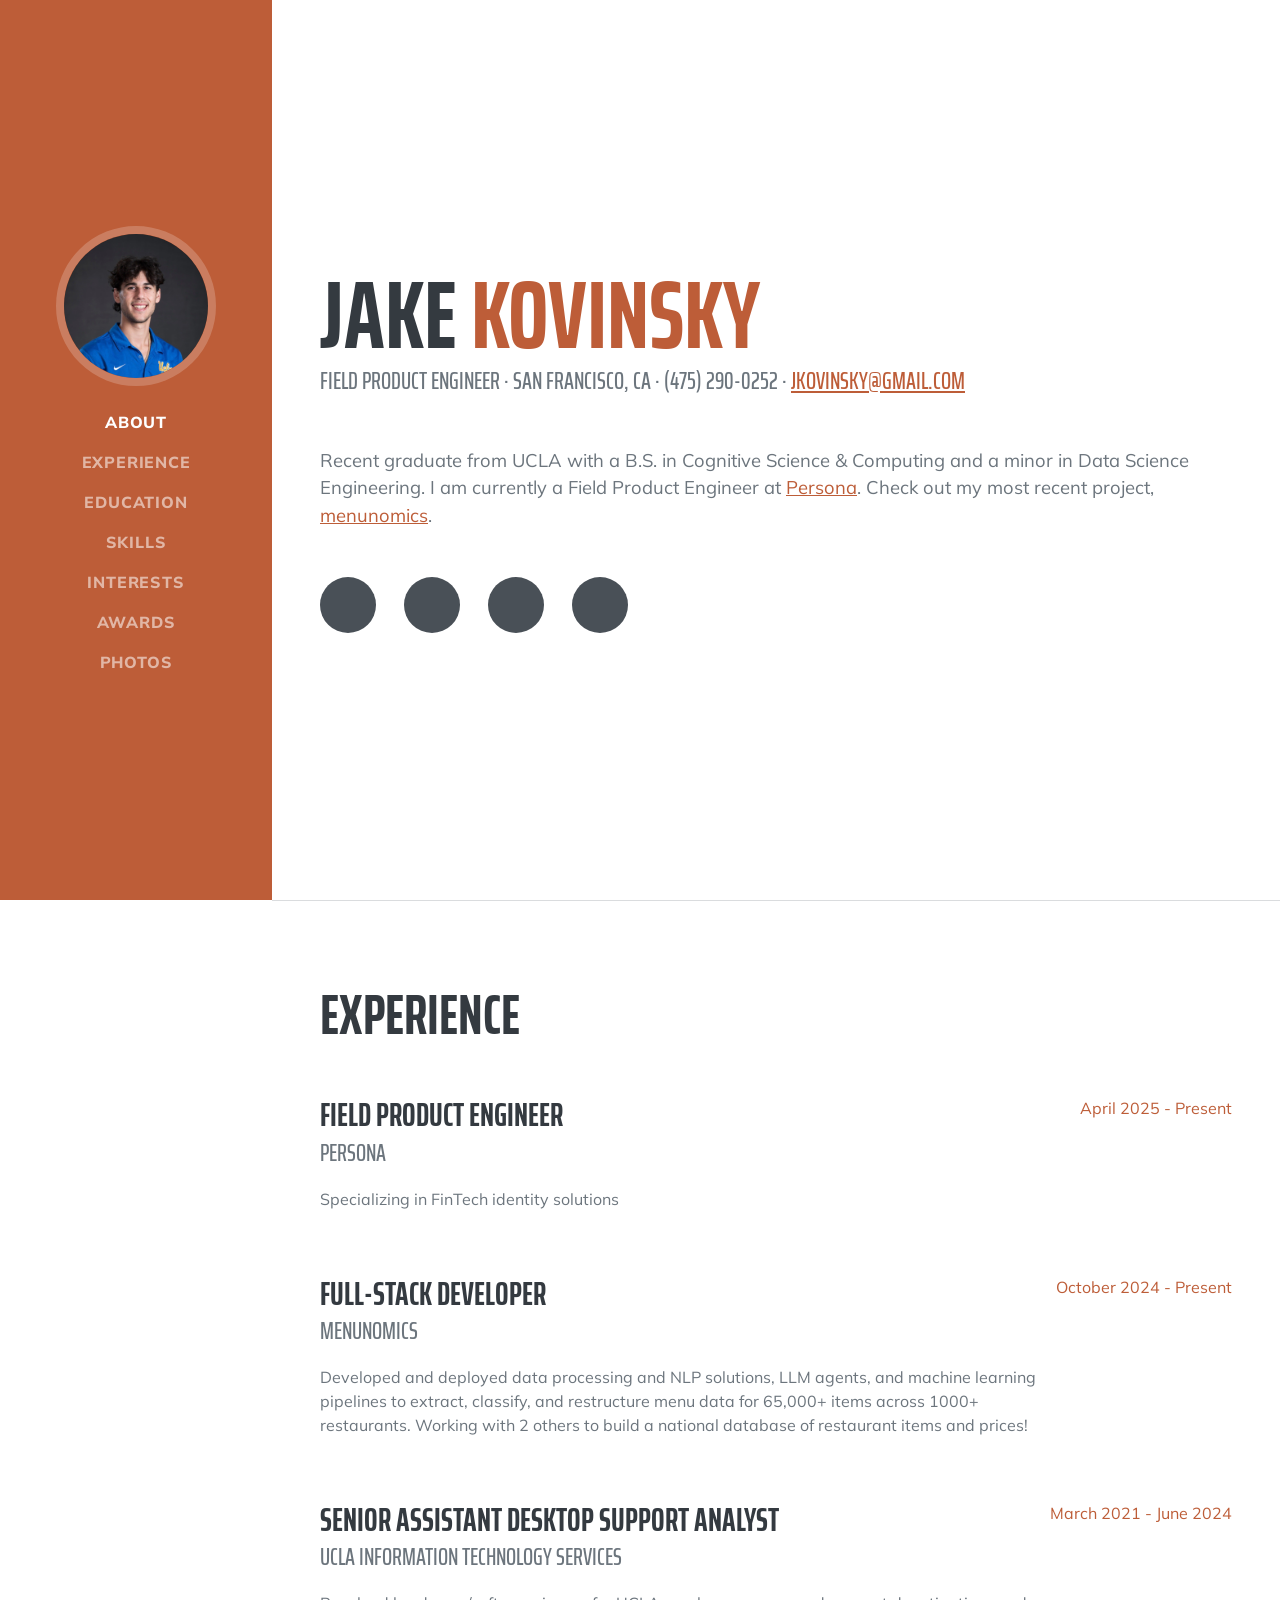
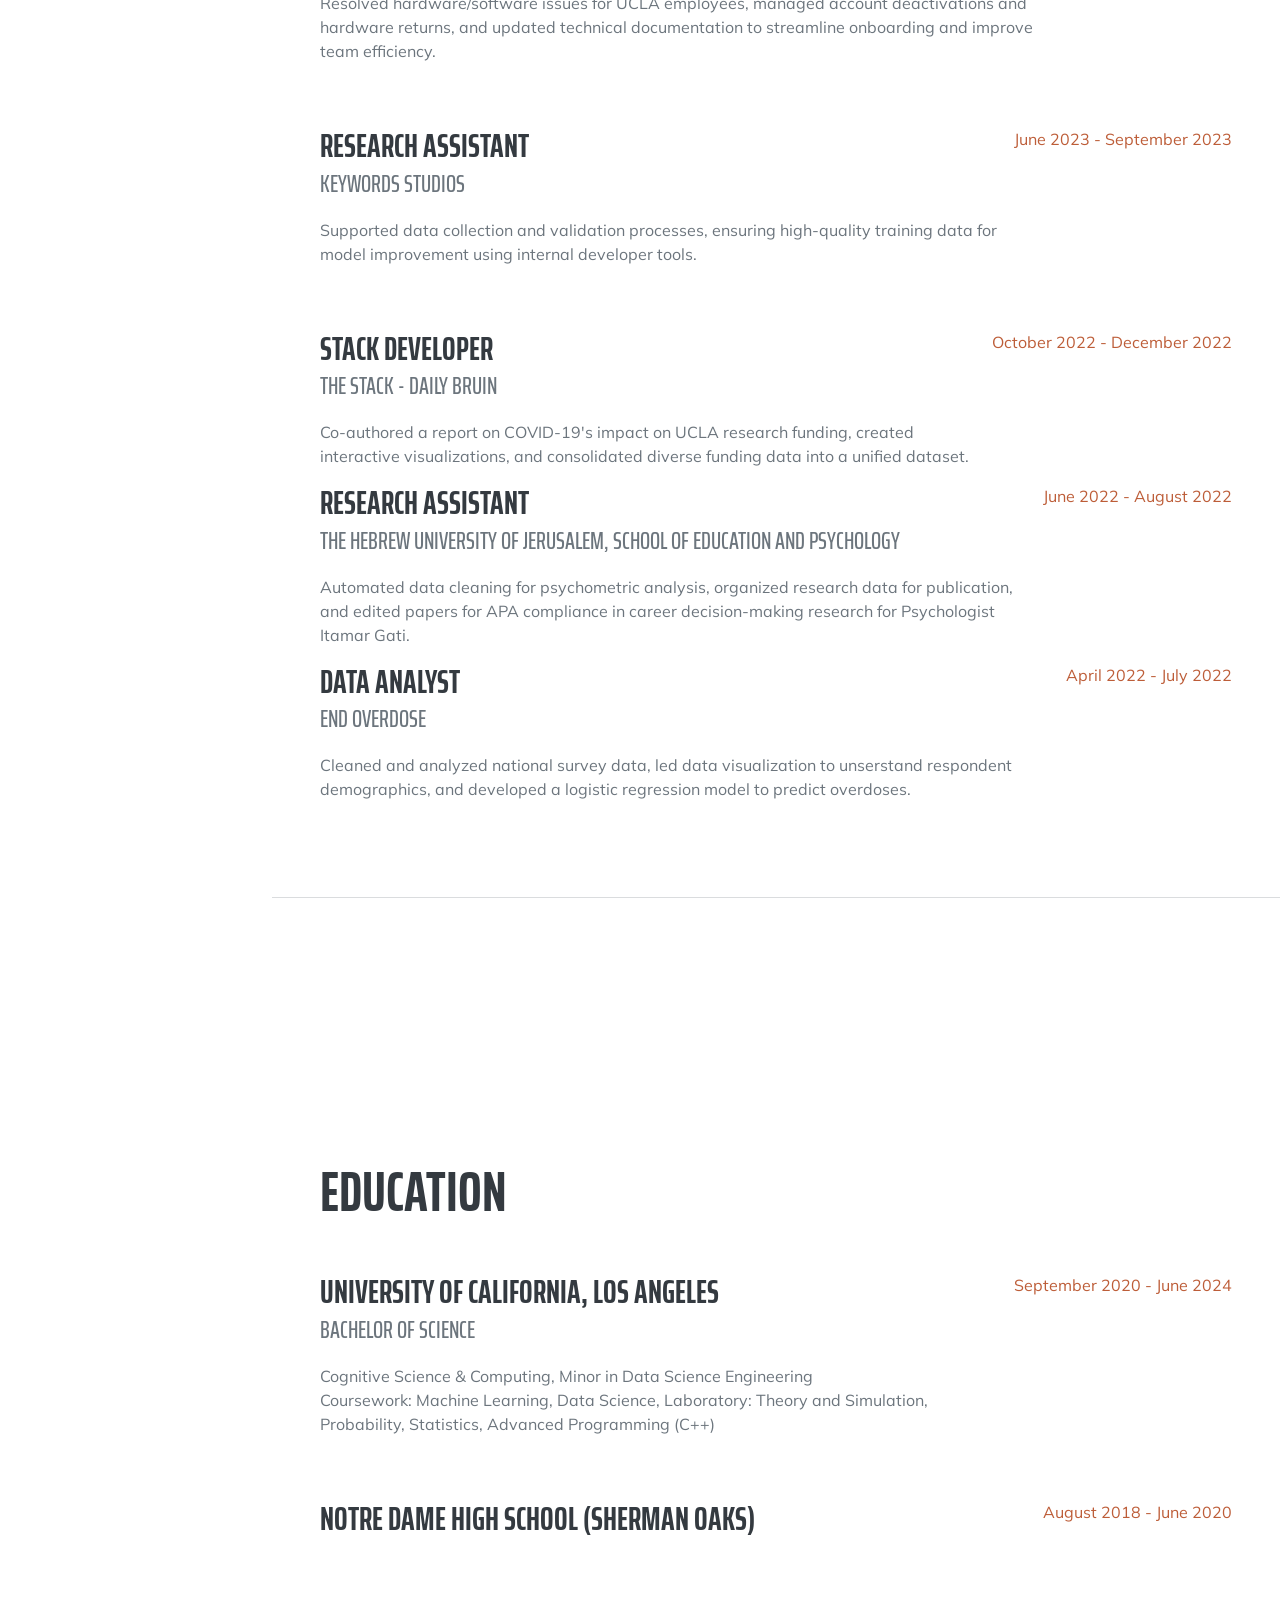
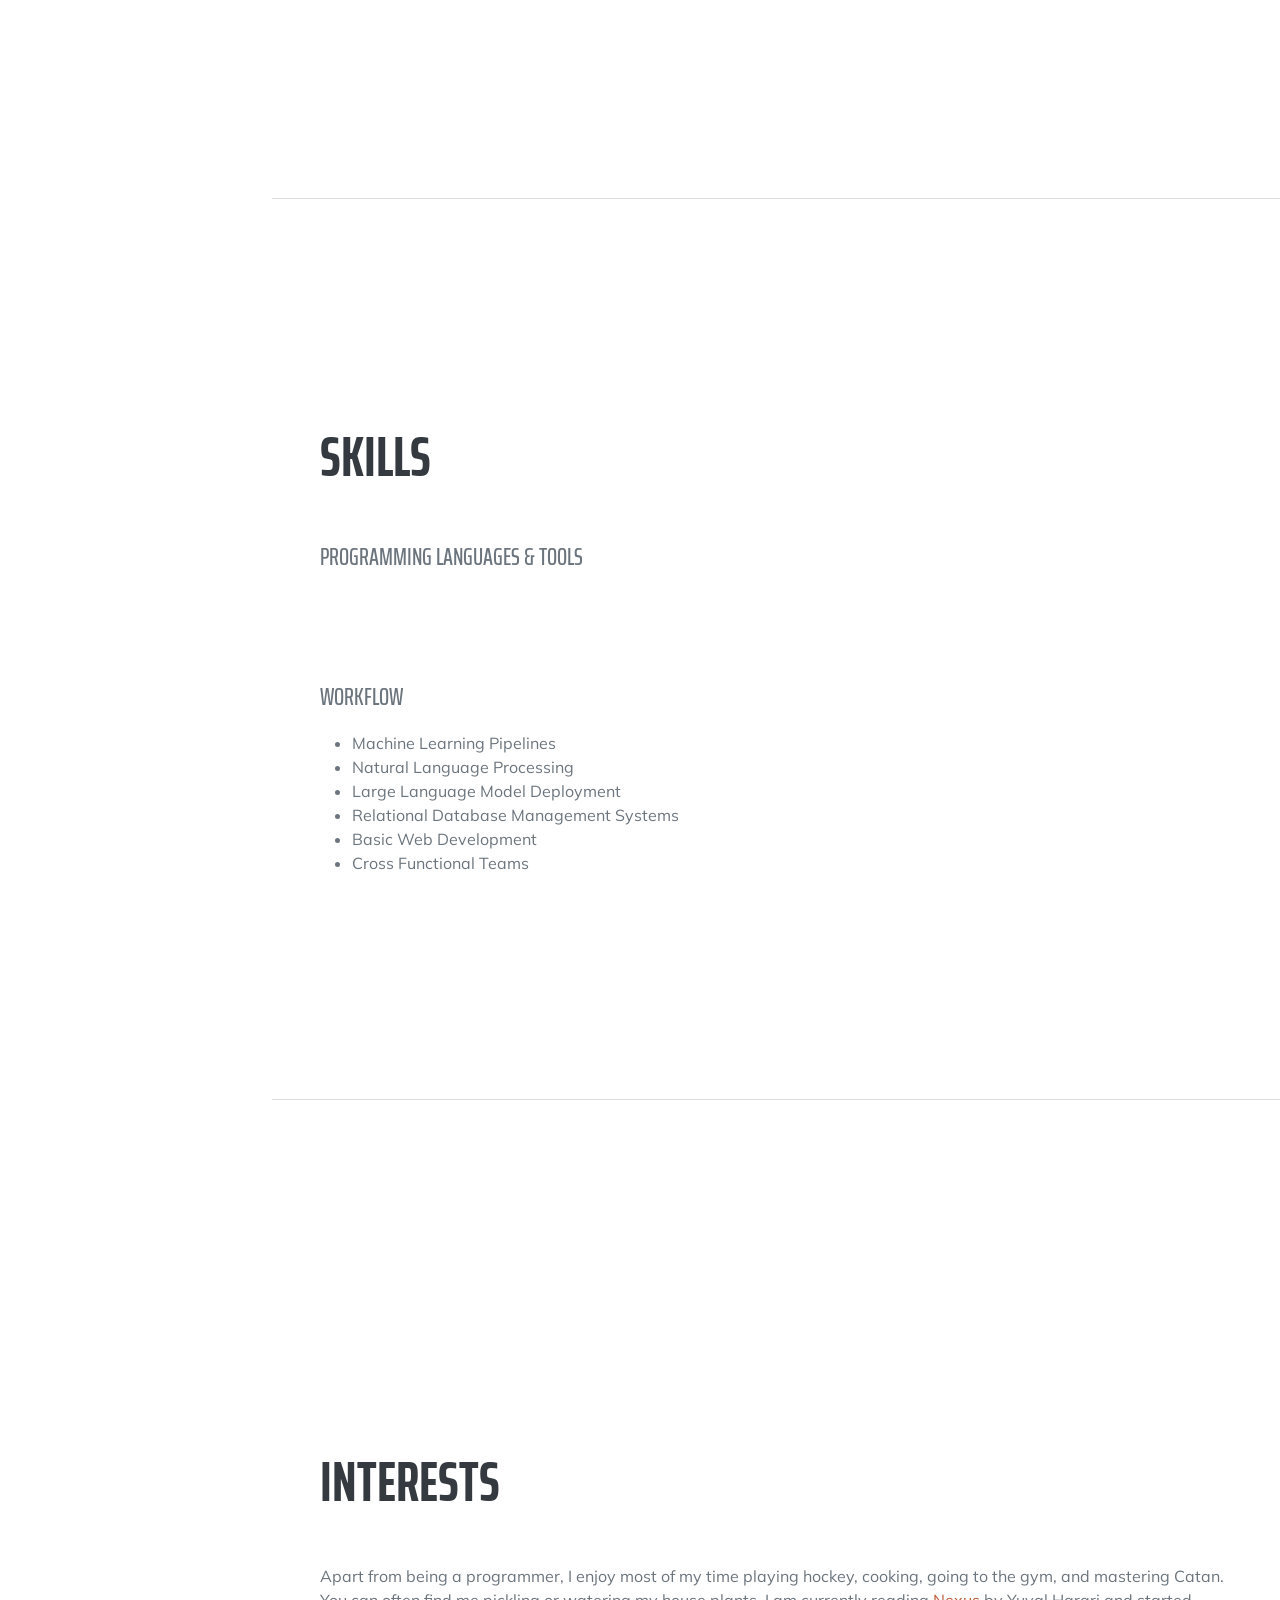
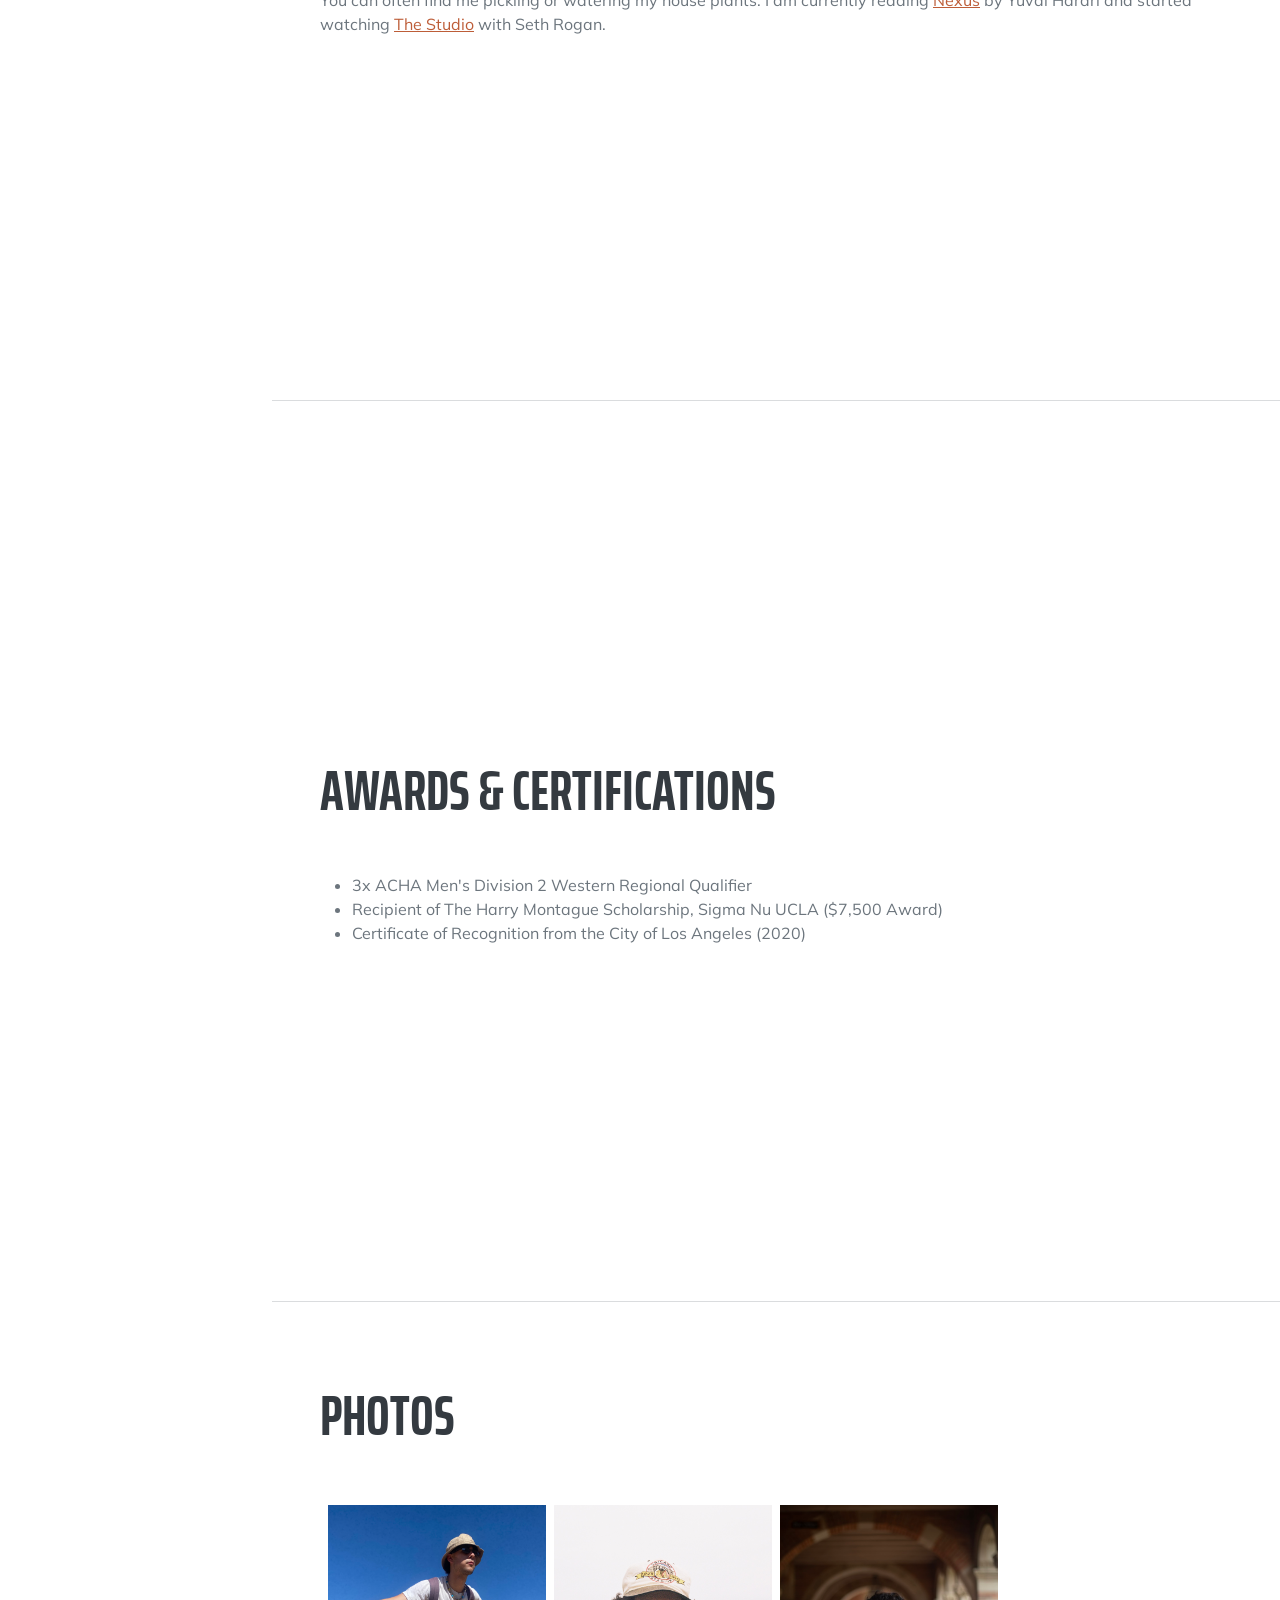
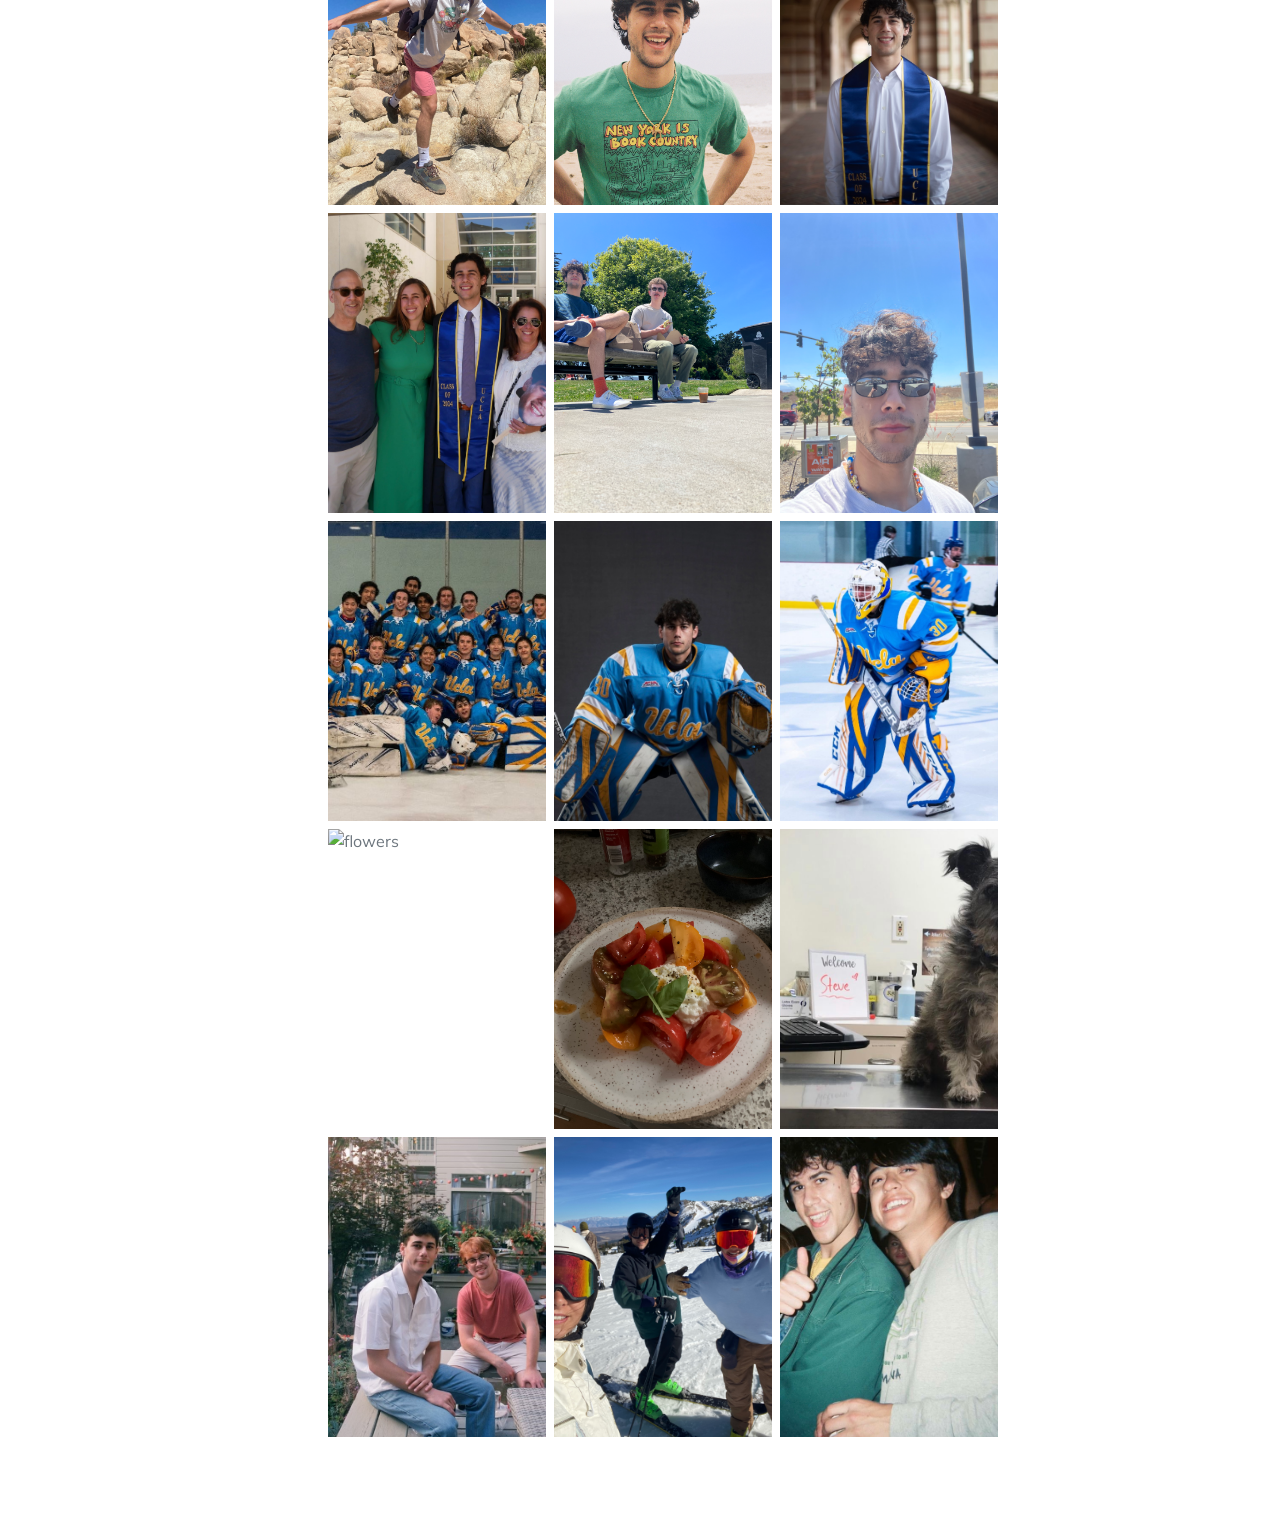
==== index.html @ 35a2d05c "update to resume" ====
<!DOCTYPE html>
<html lang="en">
    <head>
        <meta charset="utf-8" />
        <meta name="viewport" content="width=device-width, initial-scale=1, shrink-to-fit=no" />
        <meta name="description" content="" />
        <meta name="author" content="" />
        <title>Jake Kovinsky</title>
        <link rel="icon" type="image/x-icon" href="assets/img/favicon.ico" />
        <!-- Font Awesome icons (free version)-->
        <script src="https://use.fontawesome.com/releases/v6.3.0/js/all.js" crossorigin="anonymous"></script>
        <!-- Google fonts-->
        <link href="https://fonts.googleapis.com/css?family=Saira+Extra+Condensed:500,700" rel="stylesheet" type="text/css" />
        <link href="https://fonts.googleapis.com/css?family=Muli:400,400i,800,800i" rel="stylesheet" type="text/css" />
        <!-- Core theme CSS (includes Bootstrap)-->
        <link href="css/styles.css" rel="stylesheet" />
    </head>
    <body id="page-top">
        <!-- Navigation-->
        <nav class="navbar navbar-expand-lg navbar-dark bg-primary fixed-top" id="sideNav">
            <a class="navbar-brand js-scroll-trigger" href="#page-top">
                <span class="d-block d-lg-none">Jake Kovinsky</span>
                <span class="d-none d-lg-block"><img class="img-fluid img-profile rounded-circle mx-auto mb-2" src="assets/img/profile.jpg" alt="..." /></span>
            </a>
            <button class="navbar-toggler" type="button" data-bs-toggle="collapse" data-bs-target="#navbarResponsive" aria-controls="navbarResponsive" aria-expanded="false" aria-label="Toggle navigation"><span class="navbar-toggler-icon"></span></button>
            <div class="collapse navbar-collapse" id="navbarResponsive">
                <ul class="navbar-nav">
                    <li class="nav-item"><a class="nav-link js-scroll-trigger" href="#about">About</a></li>
                    <li class="nav-item"><a class="nav-link js-scroll-trigger" href="#experience">Experience</a></li>
                    <li class="nav-item"><a class="nav-link js-scroll-trigger" href="#education">Education</a></li>
                    <li class="nav-item"><a class="nav-link js-scroll-trigger" href="#skills">Skills</a></li>
                    <li class="nav-item"><a class="nav-link js-scroll-trigger" href="#interests">Interests</a></li>
                    <li class="nav-item"><a class="nav-link js-scroll-trigger" href="#awards">Awards</a></li>
                    <li class="nav-item"><a class="nav-link js-scroll-trigger" href="#photos">Photos</a></li>
                </ul>
            </div>
        </nav>
        <!-- Page Content-->
        <div class="container-fluid p-0">
            <!-- About-->
            <section class="resume-section" id="about">
                <div class="resume-section-content">
                    <h1 class="mb-0">
                        Jake
                        <span class="text-primary">Kovinsky</span>
                    </h1>
                    <div class="subheading mb-5">
                         Field Product Engineer · San Francisco, CA · (475) 290-0252 ·
                        <a href="mailto:jkovinsky@gmail.com">jkovinsky@gmail.com</a>
                    </div>
                    <p class="lead mb-5">Recent graduate from UCLA with a B.S. in Cognitive Science & Computing and a minor in Data Science Engineering. I am currently a Field Product Engineer at <a href="https://withpersona.com/?utm_term=persona&utm_campaign=RP_Search_Brand_US_CA_UK&utm_source=google&utm_medium=ppc&utm_content=710836266667&hsa_acc=5817921572&hsa_cam=21625765091&hsa_grp=166502542276&hsa_ad=710836266667&hsa_src=g&hsa_tgt=kwd-12277670&hsa_kw=persona&hsa_mt=b&hsa_net=adwords&hsa_ver=3&gad_source=1&gclid=Cj0KCQjwna6_BhCbARIsALId2Z3NSqgbnpoS4i2M69KAebfmXGpA2MW7Gfs8u4EuMkNuFA9f-nsn3xgaAq79EALw_wcB">Persona</a>.
                     Check out my most recent project, <a href="https://www.trymenunomics.com/">menunomics</a>.
                    </p>
                    <div class="social-icons">
                        <a class="social-icon" href="https://www.linkedin.com/in/jake-kovinsky/"><i class="fab fa-linkedin-in"></i></a>
                        <a class="social-icon" href="https://github.com/jkovinsky"><i class="fab fa-github"></i></a>
                        <a class="social-icon" href="https://open.spotify.com/user/jkovinsky-us?si=8d09283bf09843b4"><i class="fab fa-spotify"></i></a>
                        <a class="social-icon" href="files/Jake-Kovinsky_Resume.pdf" download><i class="fa fa-file"></i></a>
                        <!--<a class="social-icon" href="#!"><i class="fab fa-twitter"></i></a> 
                        <a class="social-icon" href="#!"><i class="fab fa-facebook-f"></i></a> -->
                    </div>
                </div>
            </section>
            <hr class="m-0" />
            <!-- Experience-->
            <section class="resume-section" id="experience">
                <div class="resume-section-content">
                    <h2 class="mb-5">Experience</h2>
                    <div class="d-flex flex-column flex-md-row justify-content-between mb-5">
                        <div class="flex-grow-1">
                            <h3 class="mb-0">Field Product Engineer</h3>
                            <div class="subheading mb-3">Persona</div>
                            <p>Specializing in FinTech identity solutions</p>
                        </div>
                        <div class="flex-shrink-0"><span class="text-primary">April 2025 - Present</span></div>
                    </div>
                    <div class="d-flex flex-column flex-md-row justify-content-between mb-5">
                        <div class="flex-grow-1">
                            <h3 class="mb-0">Full-Stack Developer</h3>
                            <div class="subheading mb-3">menunomics</div>
                            <p>Developed and deployed data processing and NLP solutions, LLM agents, and machine learning pipelines to extract, classify, and restructure menu data for 65,000+ items across 1000+ restaurants.
                                Working with 2 others to build a national database of restaurant items and prices!
                            </p>
                        </div>
                        <div class="flex-shrink-0"><span class="text-primary">October 2024 - Present</span></div>
                    </div>
                    <div class="d-flex flex-column flex-md-row justify-content-between mb-5">
                        <div class="flex-grow-1">
                            <h3 class="mb-0">Senior Assistant Desktop Support Analyst</h3>
                            <div class="subheading mb-3">UCLA Information Technology Services</div>
                            <p>Resolved hardware/software issues for UCLA employees, managed account deactivations and hardware returns, and updated technical documentation to streamline onboarding and improve team efficiency.</p>
                        </div>
                        <div class="flex-shrink-0"><span class="text-primary">March 2021 - June 2024</span></div>
                    </div>
                    <div class="d-flex flex-column flex-md-row justify-content-between mb-5">
                        <div class="flex-grow-1">
                            <h3 class="mb-0">Research Assistant</h3>
                            <div class="subheading mb-3">Keywords Studios</div>
                            <p>Supported data collection and validation processes, ensuring high-quality training data for model improvement using internal developer tools.</p>
                        </div>
                        <div class="flex-shrink-0"><span class="text-primary">June 2023 - September 2023</span></div>
                    </div>
                    <div class="d-flex flex-column flex-md-row justify-content-between">
                        <div class="flex-grow-1">
                            <h3 class="mb-0">Stack Developer</h3>
                            <div class="subheading mb-3">The Stack - Daily Bruin</div>
                            <p>Co-authored a report on COVID-19's impact on UCLA research funding, created interactive visualizations, and consolidated diverse funding data into a unified dataset.</p>
                        </div>
                        <div class="flex-shrink-0"><span class="text-primary">October 2022 - December 2022</span></div>
                    </div>
                    <div class="d-flex flex-column flex-md-row justify-content-between">
                        <div class="flex-grow-1">
                            <h3 class="mb-0">Research Assistant</h3>
                            <div class="subheading mb-3">The Hebrew University of Jerusalem, School of Education and Psychology</div>
                            <p>Automated data cleaning for psychometric analysis, organized research data for publication, and edited papers for APA compliance in career decision-making research for Psychologist Itamar Gati.</p>
                        </div>
                        <div class="flex-shrink-0"><span class="text-primary">June 2022 - August 2022</span></div>
                    </div>
                    <div class="d-flex flex-column flex-md-row justify-content-between">
                        <div class="flex-grow-1">
                            <h3 class="mb-0">Data Analyst</h3>
                            <div class="subheading mb-3">End Overdose</div>
                            <p>Cleaned and analyzed national survey data, led data visualization to unserstand respondent demographics, and developed a logistic regression model to predict overdoses.</p>
                        </div>
                        <div class="flex-shrink-0"><span class="text-primary">April 2022 - July 2022</span></div>
                    </div>
                </div>
            </section>
            <hr class="m-0" />
            <!-- Education-->
            <section class="resume-section" id="education">
                <div class="resume-section-content">
                    <h2 class="mb-5">Education</h2>
                    <div class="d-flex flex-column flex-md-row justify-content-between mb-5">
                        <div class="flex-grow-1">
                            <h3 class="mb-0">University of California, Los Angeles</h3>
                            <div class="subheading mb-3">Bachelor of Science</div>
                            <div>Cognitive Science & Computing, Minor in Data Science Engineering</div>
                            <p>Coursework: Machine Learning, Data Science, Laboratory: Theory and Simulation, Probability, Statistics, Advanced Programming (C++)</p>
                        </div>
                        <div class="flex-shrink-0"><span class="text-primary">September 2020 - June 2024</span></div>
                    </div>
                    <div class="d-flex flex-column flex-md-row justify-content-between">
                        <div class="flex-grow-1">
                            <h3 class="mb-0">Notre Dame High School (Sherman Oaks)</h3>
                        </div>
                        <div class="flex-shrink-0"><span class="text-primary">August 2018 - June 2020</span></div>
                    </div>
                </div>
            </section>
            <hr class="m-0" />
            <!-- Skills-->
            <section class="resume-section" id="skills">
                <div class="resume-section-content">
                    <h2 class="mb-5">Skills</h2>
                    <div class="subheading mb-3">Programming Languages & Tools</div>
                    <ul class="list-inline dev-icons">
                        <li class="list-inline-item"><i class="fab fa-python"></i></li>
                        <li class="list-inline-item"><i class="fab fa-git"></i></li>
                        <li class="list-inline-item"><i class="fab fa-react"></i></i></li>
                        <li class="list-inline-item"><i class="fab fa-html5"></i></li>
                        <li class="list-inline-item"><i class="fab fa-js"></i></li>
                        <li class="list-inline-item"><i class="fab fa-php"></i></li>
                        <li class="list-inline-item"><i class="fa-solid fa-database"></i></i></li>
                    </ul>
                    <div class="subheading mb-3">Workflow</div>
                    <ul class="fa-ul mb-0">
                        <li>
                            <span class="fa-li"><i class="fas fa-check"></i></span>
                            Machine Learning Pipelines
                        </li>
                        <li>
                            <span class="fa-li"><i class="fas fa-check"></i></span>
                            Natural Language Processing
                        </li>
                        <li>
                            <span class="fa-li"><i class="fas fa-check"></i></span>
                            Large Language Model Deployment
                        </li>
                        <li>
                            <span class="fa-li"><i class="fas fa-check"></i></span>
                            Relational Database Management Systems
                        </li>
                        <li>
                            <span class="fa-li"><i class="fas fa-check"></i></span>
                            Basic Web Development
                        </li>
                        <li>
                            <span class="fa-li"><i class="fas fa-check"></i></span>
                            Cross Functional Teams
                        </li>
                    </ul>
                </div>
            </section>
            <hr class="m-0" />
            <!-- Interests-->
            <section class="resume-section" id="interests">
                <div class="resume-section-content">
                    <h2 class="mb-5">Interests</h2>
                    <p>Apart from being a programmer, I enjoy most of my time playing hockey, cooking, going to the gym, and mastering Catan.
                    You can often find me pickling or watering my house plants. I am currently reading <a href="https://www.amazon.com/Nexus-Brief-History-Information-Networks/dp/059373422X">Nexus</a> by Yuval Harari and 
                    started watching <a href="https://en.wikipedia.org/wiki/The_Studio_(TV_series)">The Studio</a> with Seth Rogan.</p>
                </div>
            </section>
            <hr class="m-0" />
            <!-- Awards-->
            <section class="resume-section" id="awards">
                <div class="resume-section-content">
                    <h2 class="mb-5">Awards & Certifications</h2>
                    <ul class="fa-ul mb-0">
                        <li>
                            <span class="fa-li"><i class="fas fa-trophy text-warning"></i></span>
                            3x ACHA Men's Division 2 Western Regional Qualifier
                        </li>
                        <li>
                            <span class="fa-li"><i class="fas fa-trophy text-warning"></i></span>
                            Recipient of The Harry Montague Scholarship, Sigma Nu UCLA ($7,500 Award)
                        </li>
                        <li>
                            <span class="fa-li"><i class="fas fa-trophy text-warning"></i></span>
                            Certificate of Recognition from the City of Los Angeles (2020)
                        </li>
                    </ul>
                </div>
            </section>

            <hr class="m-0" />
            <!-- Photos-->
            <section class="resume-section" id="photos">
                <div class="resume-section-content">
                    <h2 class="mb-5">Photos</h2>
                    <div class="row-tile">
                        <div class="column-tile">
                          <img src="assets/img/adventure.jpg" alt="climbing" class="img-tile">
                        </div>
                        <div class="column-tile">
                          <img src="assets/img/beach_time.jpg" alt="beach" class="img-tile">
                        </div>
                        <div class="column-tile">
                          <img src="assets/img/grad1.jpg" alt="graduation" class="img-tile">
                        </div>
                    </div>
                    <div class="row-tile">
                        <div class="column-tile">
                          <img src="assets/img/family.jpeg" alt="family" class="img-tile"> 
                        </div>
                        <div class="column-tile">
                          <img src="assets/img/dexter.jpg" alt="dexter" class="img-tile">
                        </div>
                        <div class="column-tile">
                          <img src="assets/img/coolguy.jpg" alt="face" class="img-tile">
                        </div>
                    </div>
                    <div class="row-tile">
                        <div class="column-tile">
                          <img src="assets/img/team.jpg" alt="team" class="img-tile">
                        </div>
                        <div class="column-tile">
                          <img src="assets/img/goalie.jpg" alt="goalie1" class="img-tile">
                        </div>
                        <div class="column-tile">
                          <img src="assets/img/goalie2.jpg" alt="goalie2" class="img-tile">
                        </div>
                    </div>
                    <div class="row-tile">
                        <div class="column-tile">
                          <img src="assets/img/flowers.jpg" alt="flowers" class="img-tile">
                        </div>
                        <div class="column-tile">
                            <img src="assets/img/tomato.jpg" alt="tomato" class="img-tile">
                        </div>
                        <div class="column-tile">
                            <img src="assets/img/steve.jpg" alt="steve" class="img-tile">
                        </div>
                    </div>
                    <div class="row-tile">
                        <div class="column-tile">
                          <img src="assets/img/frank.jpg" alt="frank" class="img-tile">
                        </div>
                        <div class="column-tile">
                            <img src="assets/img/ski.jpg" alt="tomato" class="img-tile">
                        </div>
                        <div class="column-tile">
                            <img src="assets/img/josh.jpeg" alt="tomato" class="img-tile">
                        </div>
                    </div>
                </div>
            </section>
        </div>
        <!-- Bootstrap core JS-->
        <script src="https://cdn.jsdelivr.net/npm/bootstrap@5.2.3/dist/js/bootstrap.bundle.min.js"></script>
        <!-- Core theme JS-->
        <script src="js/scripts.js"></script>
    </body>
</html>
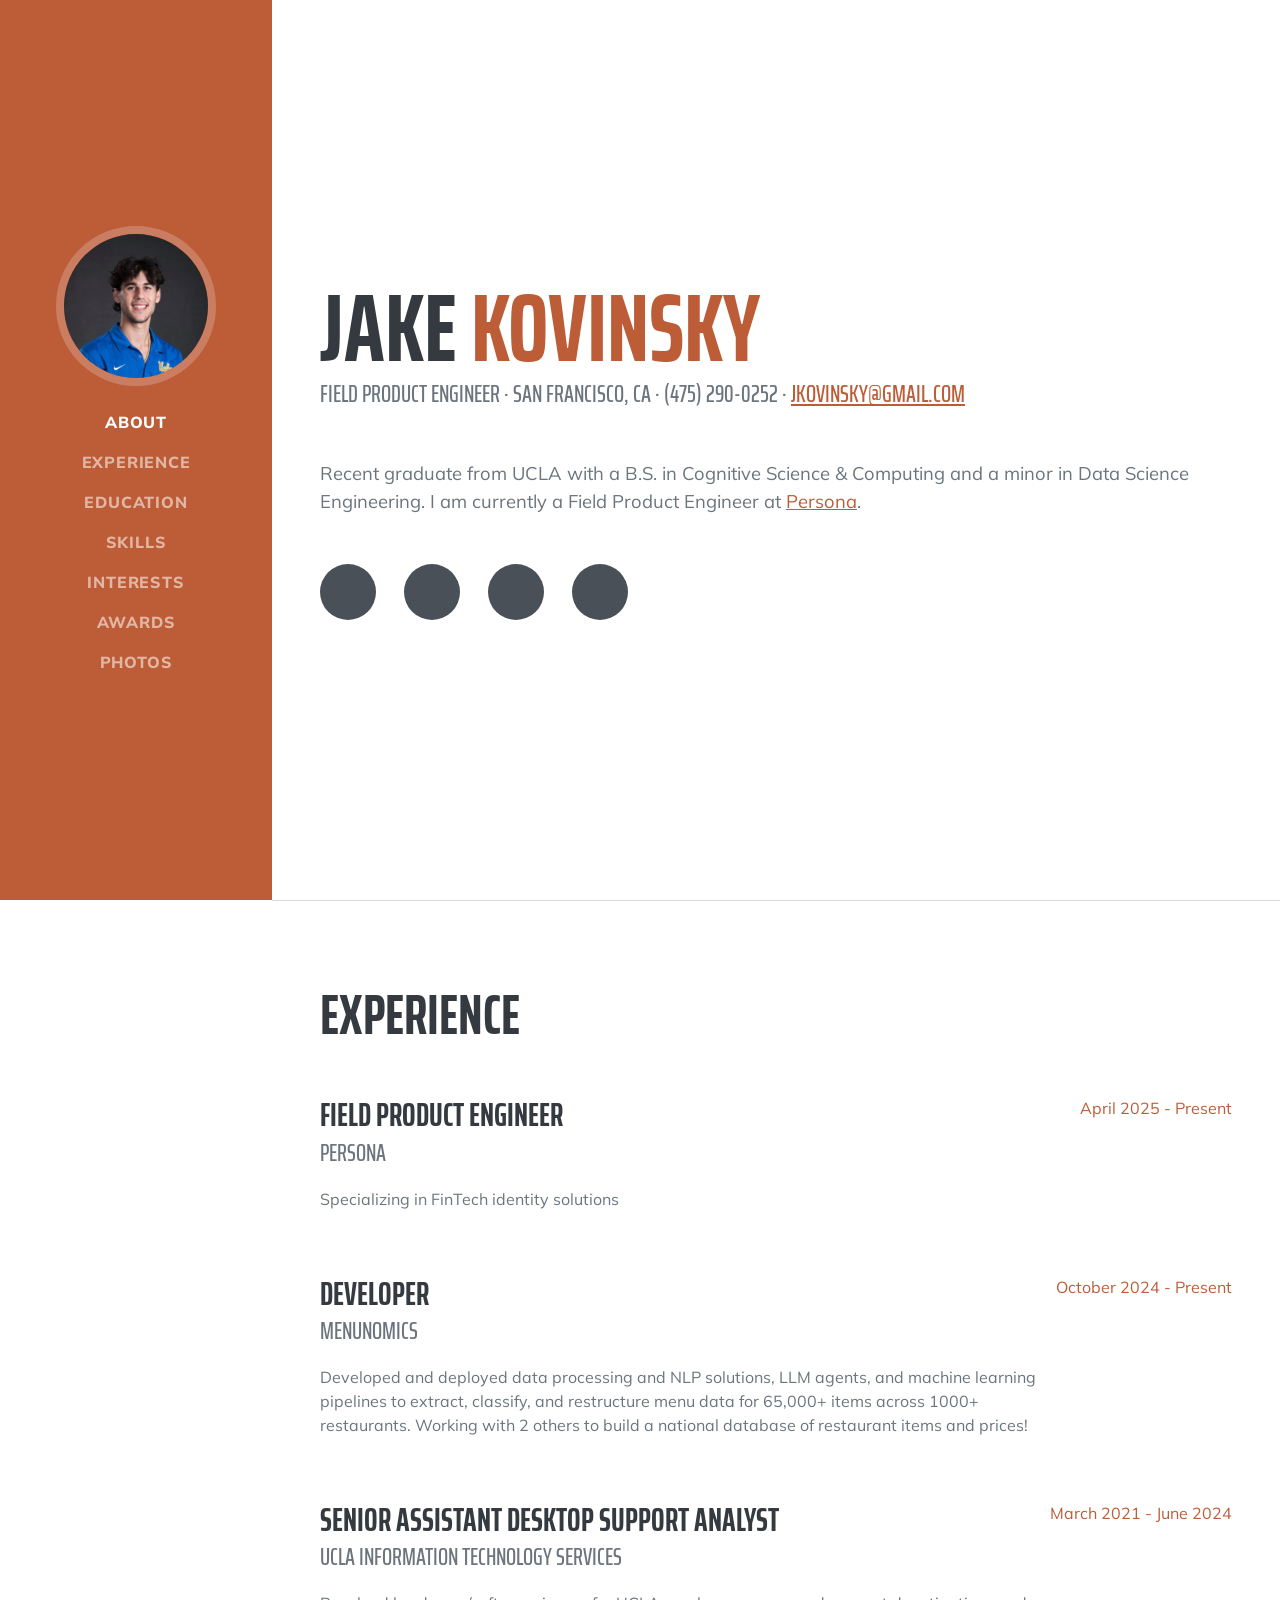
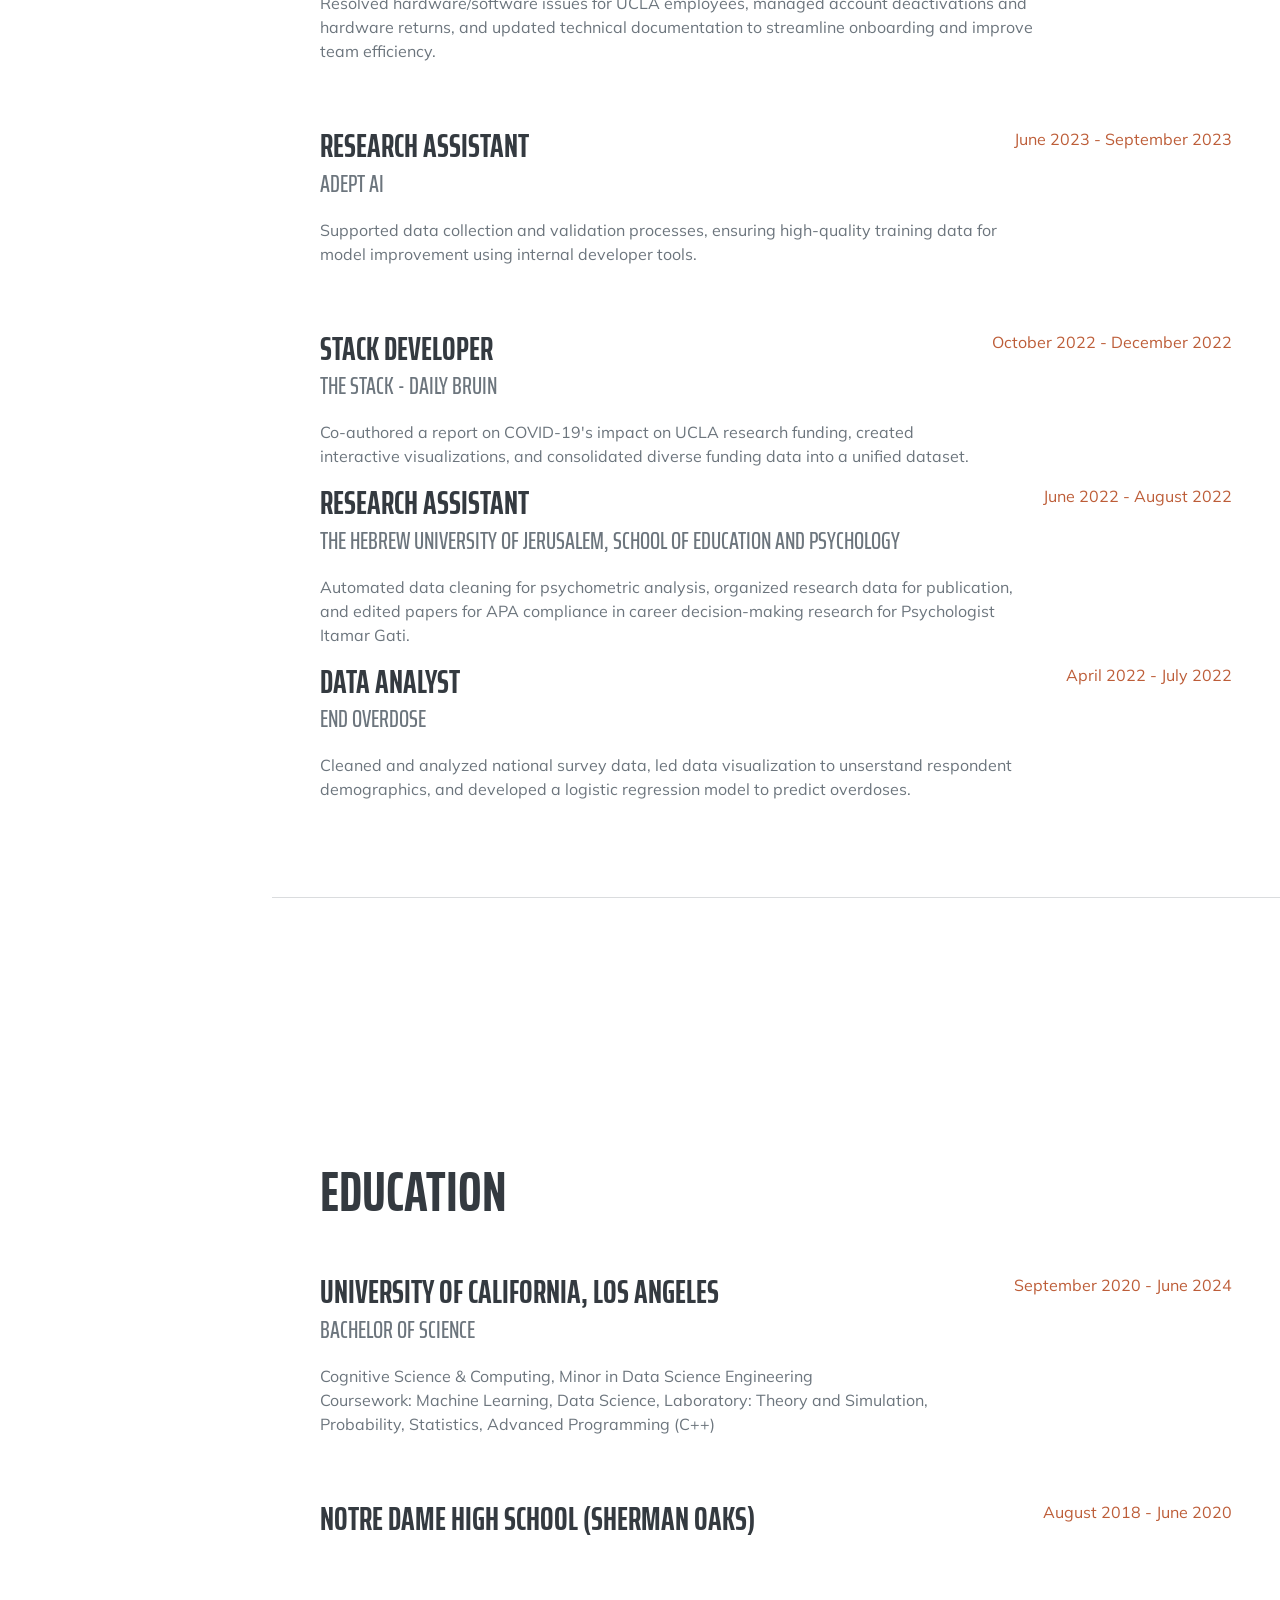
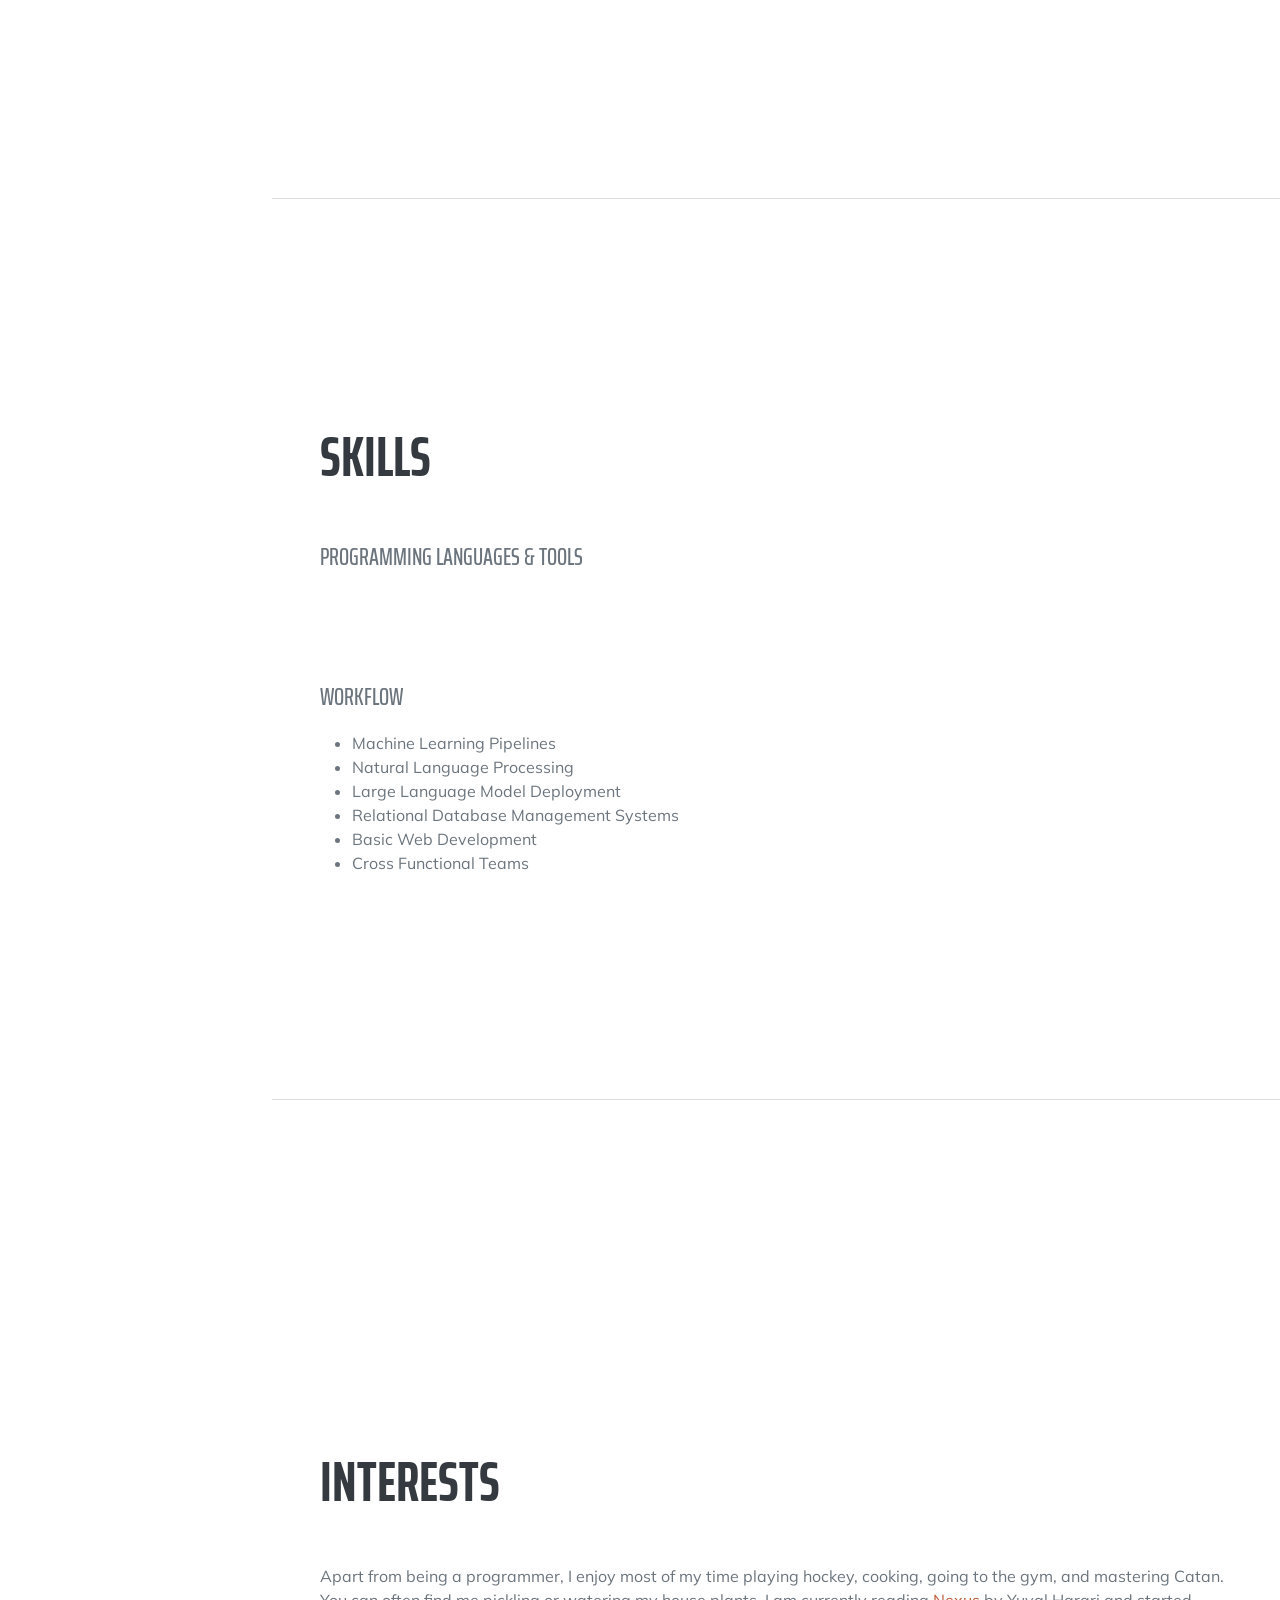
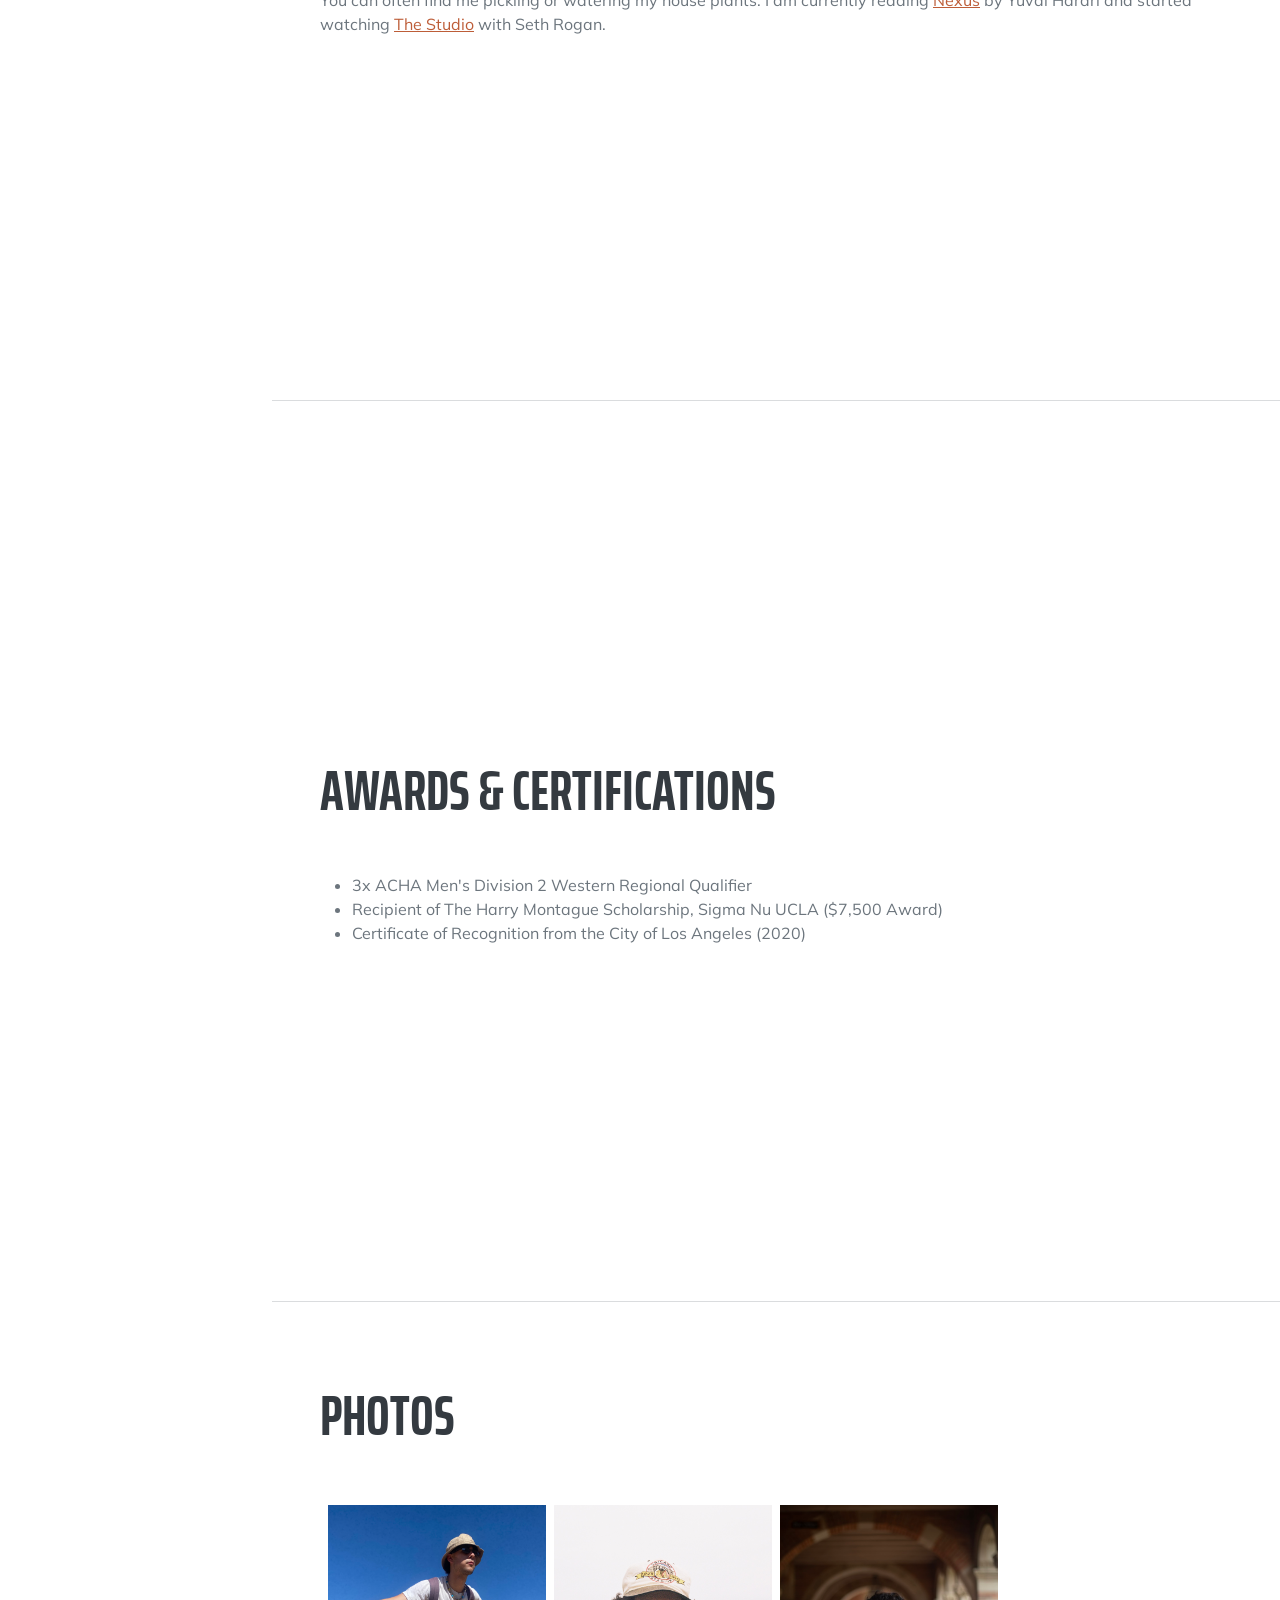
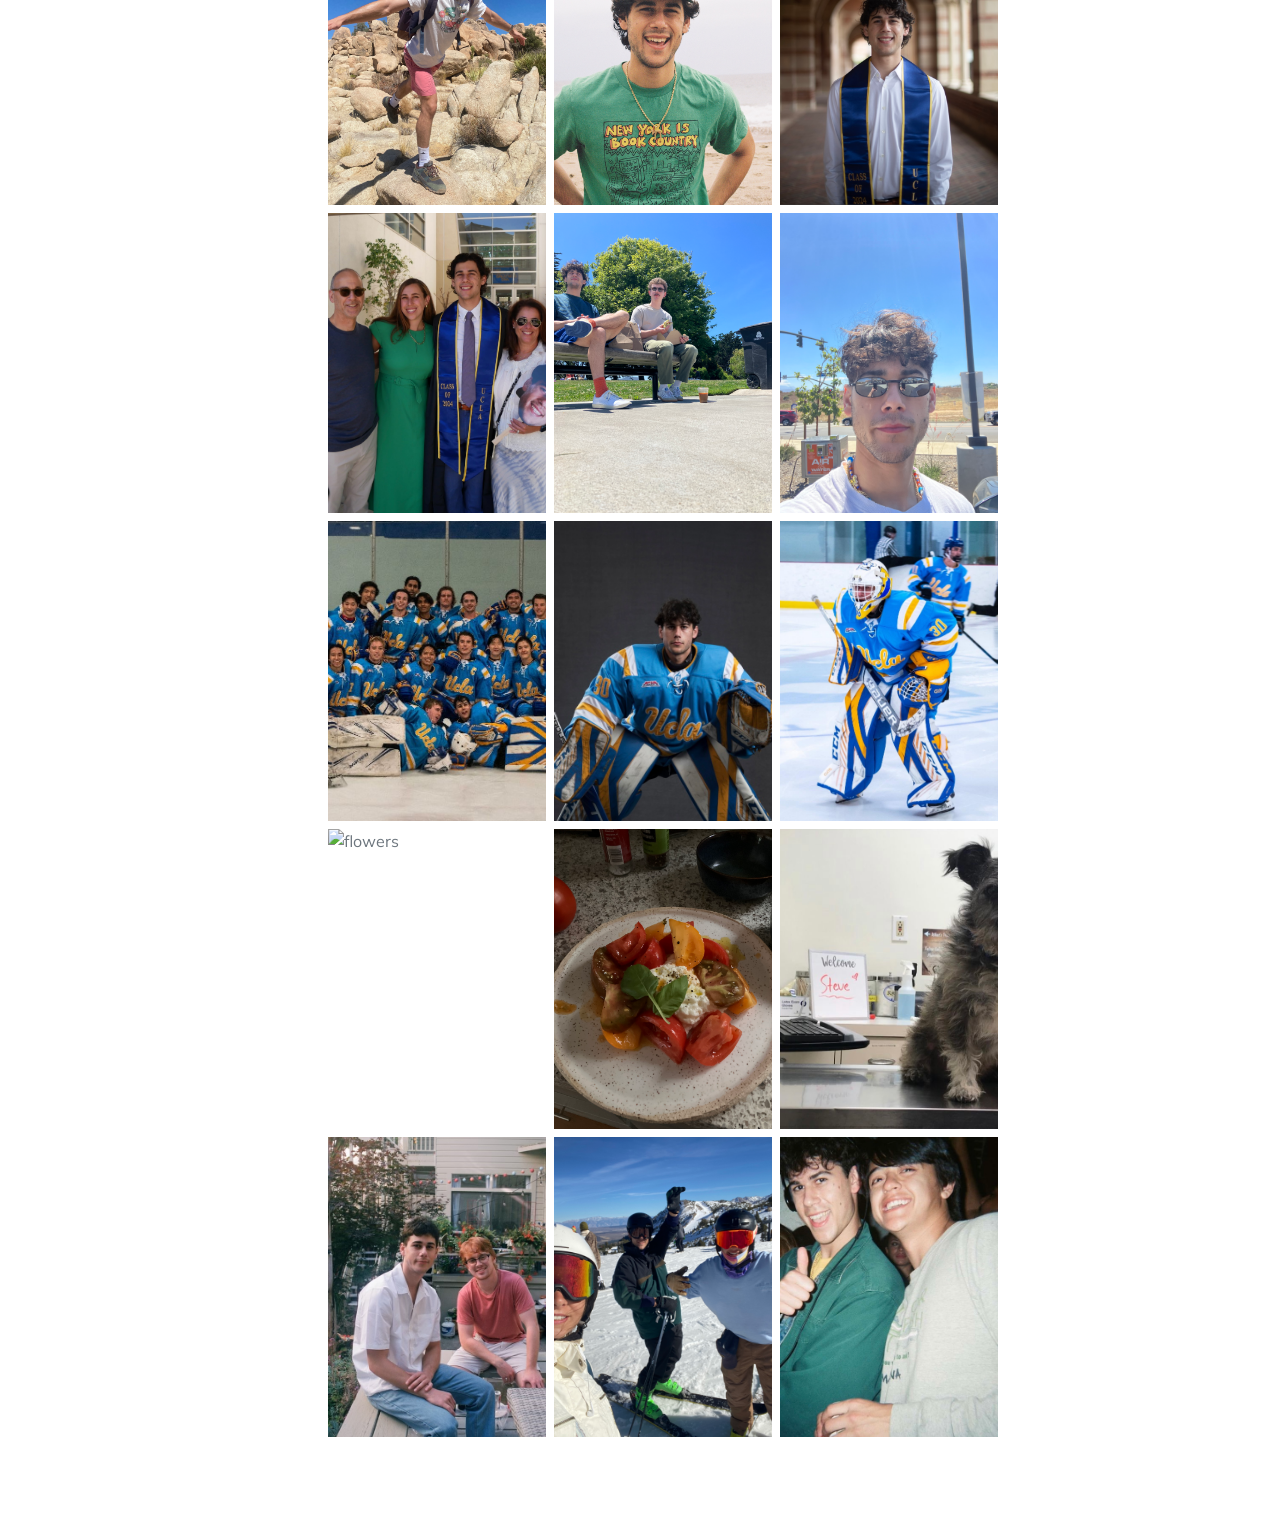
==== commit 57164ecb: "update to overall website" ====
--- a/index.html
+++ b/index.html
@@ -49,7 +49,6 @@
                         <a href="mailto:jkovinsky@gmail.com">jkovinsky@gmail.com</a>
                     </div>
                     <p class="lead mb-5">Recent graduate from UCLA with a B.S. in Cognitive Science & Computing and a minor in Data Science Engineering. I am currently a Field Product Engineer at <a href="https://withpersona.com/?utm_term=persona&utm_campaign=RP_Search_Brand_US_CA_UK&utm_source=google&utm_medium=ppc&utm_content=710836266667&hsa_acc=5817921572&hsa_cam=21625765091&hsa_grp=166502542276&hsa_ad=710836266667&hsa_src=g&hsa_tgt=kwd-12277670&hsa_kw=persona&hsa_mt=b&hsa_net=adwords&hsa_ver=3&gad_source=1&gclid=Cj0KCQjwna6_BhCbARIsALId2Z3NSqgbnpoS4i2M69KAebfmXGpA2MW7Gfs8u4EuMkNuFA9f-nsn3xgaAq79EALw_wcB">Persona</a>.
-                     Check out my most recent project, <a href="https://www.trymenunomics.com/">menunomics</a>.
                     </p>
                     <div class="social-icons">
                         <a class="social-icon" href="https://www.linkedin.com/in/jake-kovinsky/"><i class="fab fa-linkedin-in"></i></a>
@@ -76,7 +75,7 @@
                     </div>
                     <div class="d-flex flex-column flex-md-row justify-content-between mb-5">
                         <div class="flex-grow-1">
-                            <h3 class="mb-0">Full-Stack Developer</h3>
+                            <h3 class="mb-0">Developer</h3>
                             <div class="subheading mb-3">menunomics</div>
                             <p>Developed and deployed data processing and NLP solutions, LLM agents, and machine learning pipelines to extract, classify, and restructure menu data for 65,000+ items across 1000+ restaurants.
                                 Working with 2 others to build a national database of restaurant items and prices!
@@ -95,7 +94,7 @@
                     <div class="d-flex flex-column flex-md-row justify-content-between mb-5">
                         <div class="flex-grow-1">
                             <h3 class="mb-0">Research Assistant</h3>
-                            <div class="subheading mb-3">Keywords Studios</div>
+                            <div class="subheading mb-3">Adept AI</div>
                             <p>Supported data collection and validation processes, ensuring high-quality training data for model improvement using internal developer tools.</p>
                         </div>
                         <div class="flex-shrink-0"><span class="text-primary">June 2023 - September 2023</span></div>
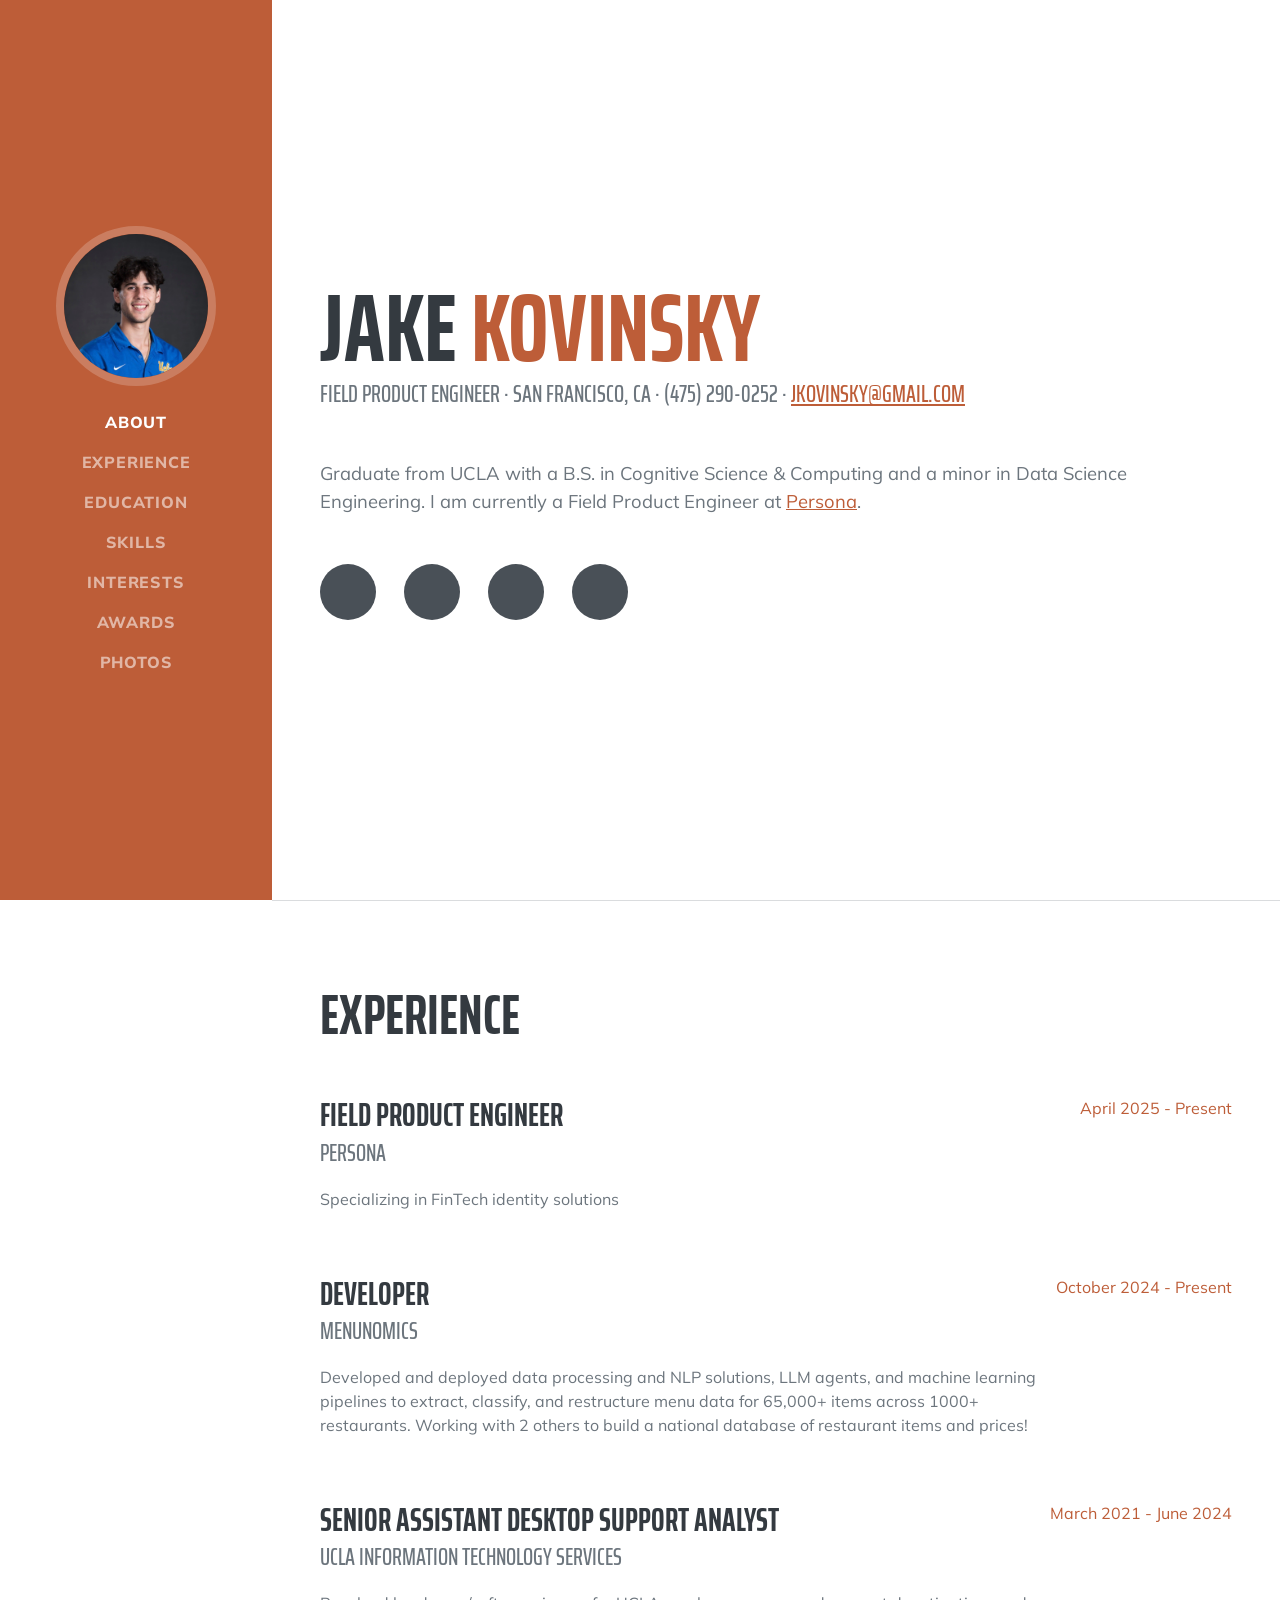
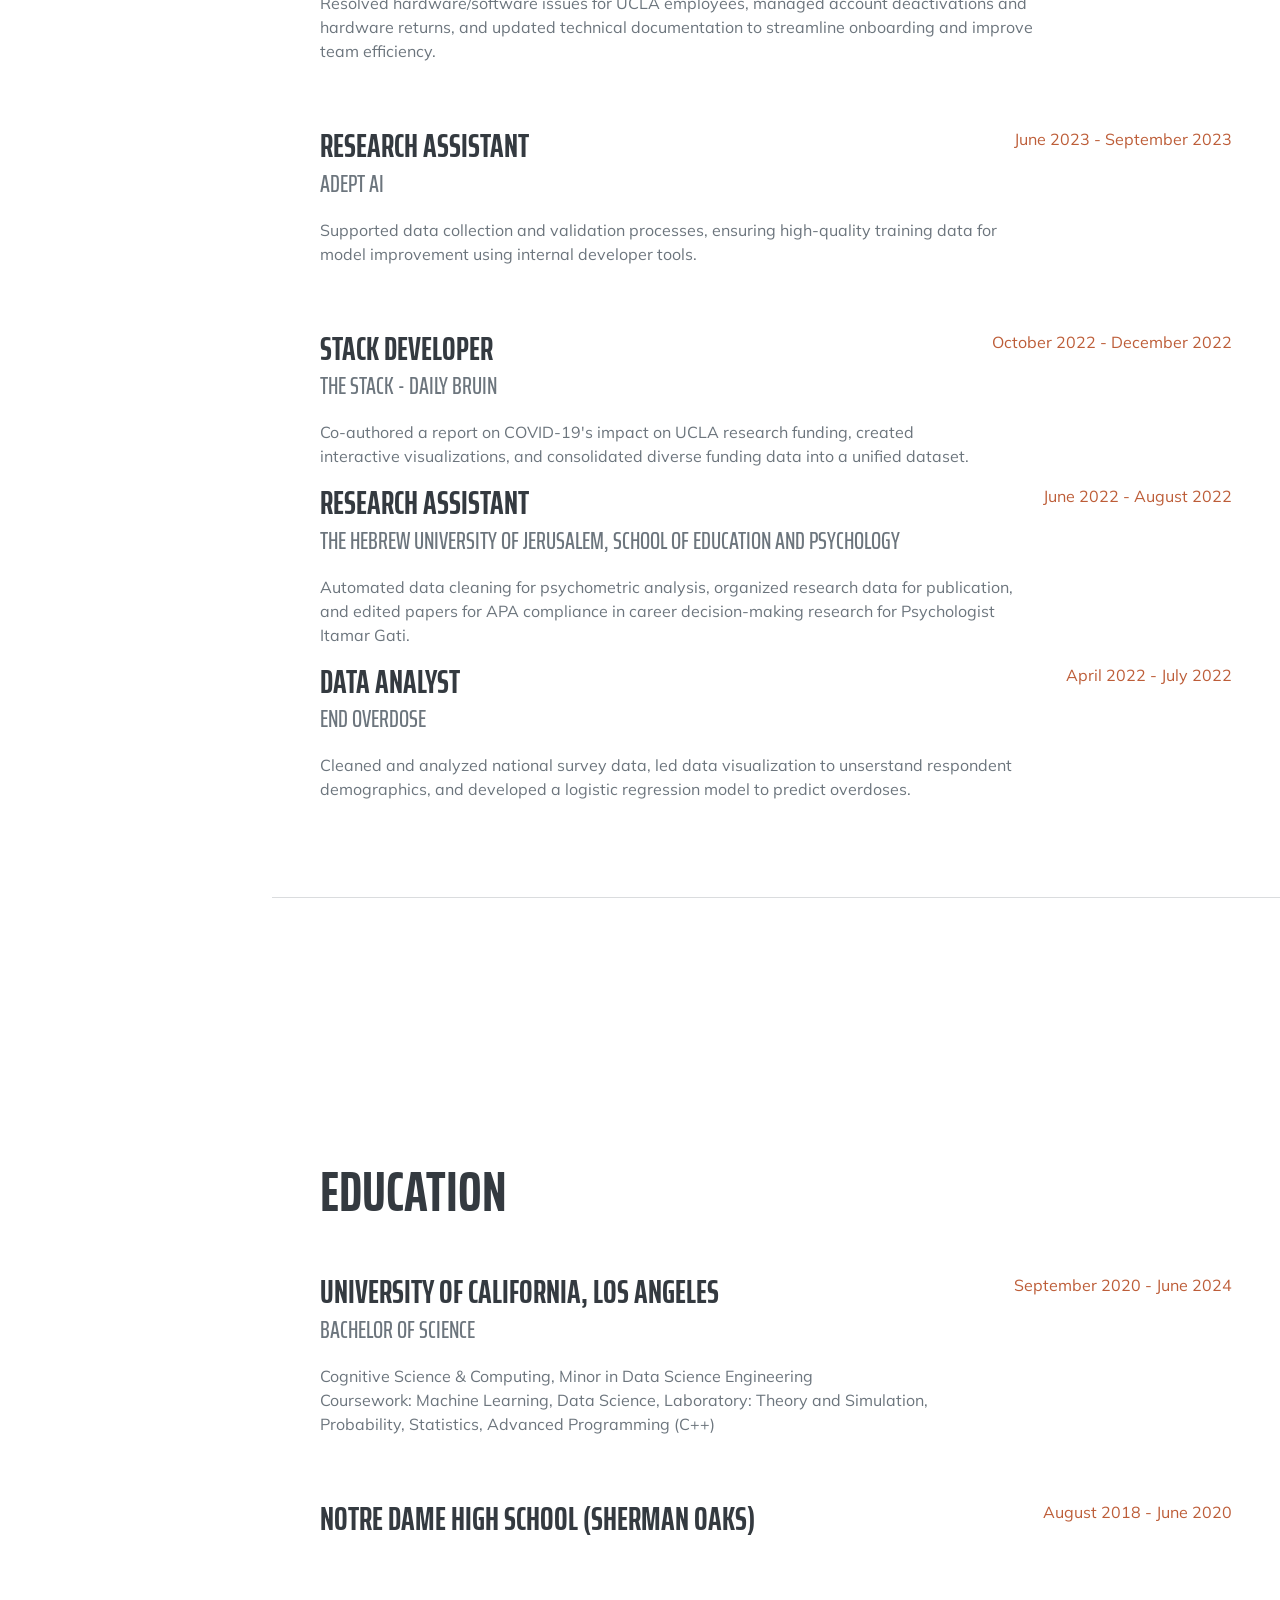
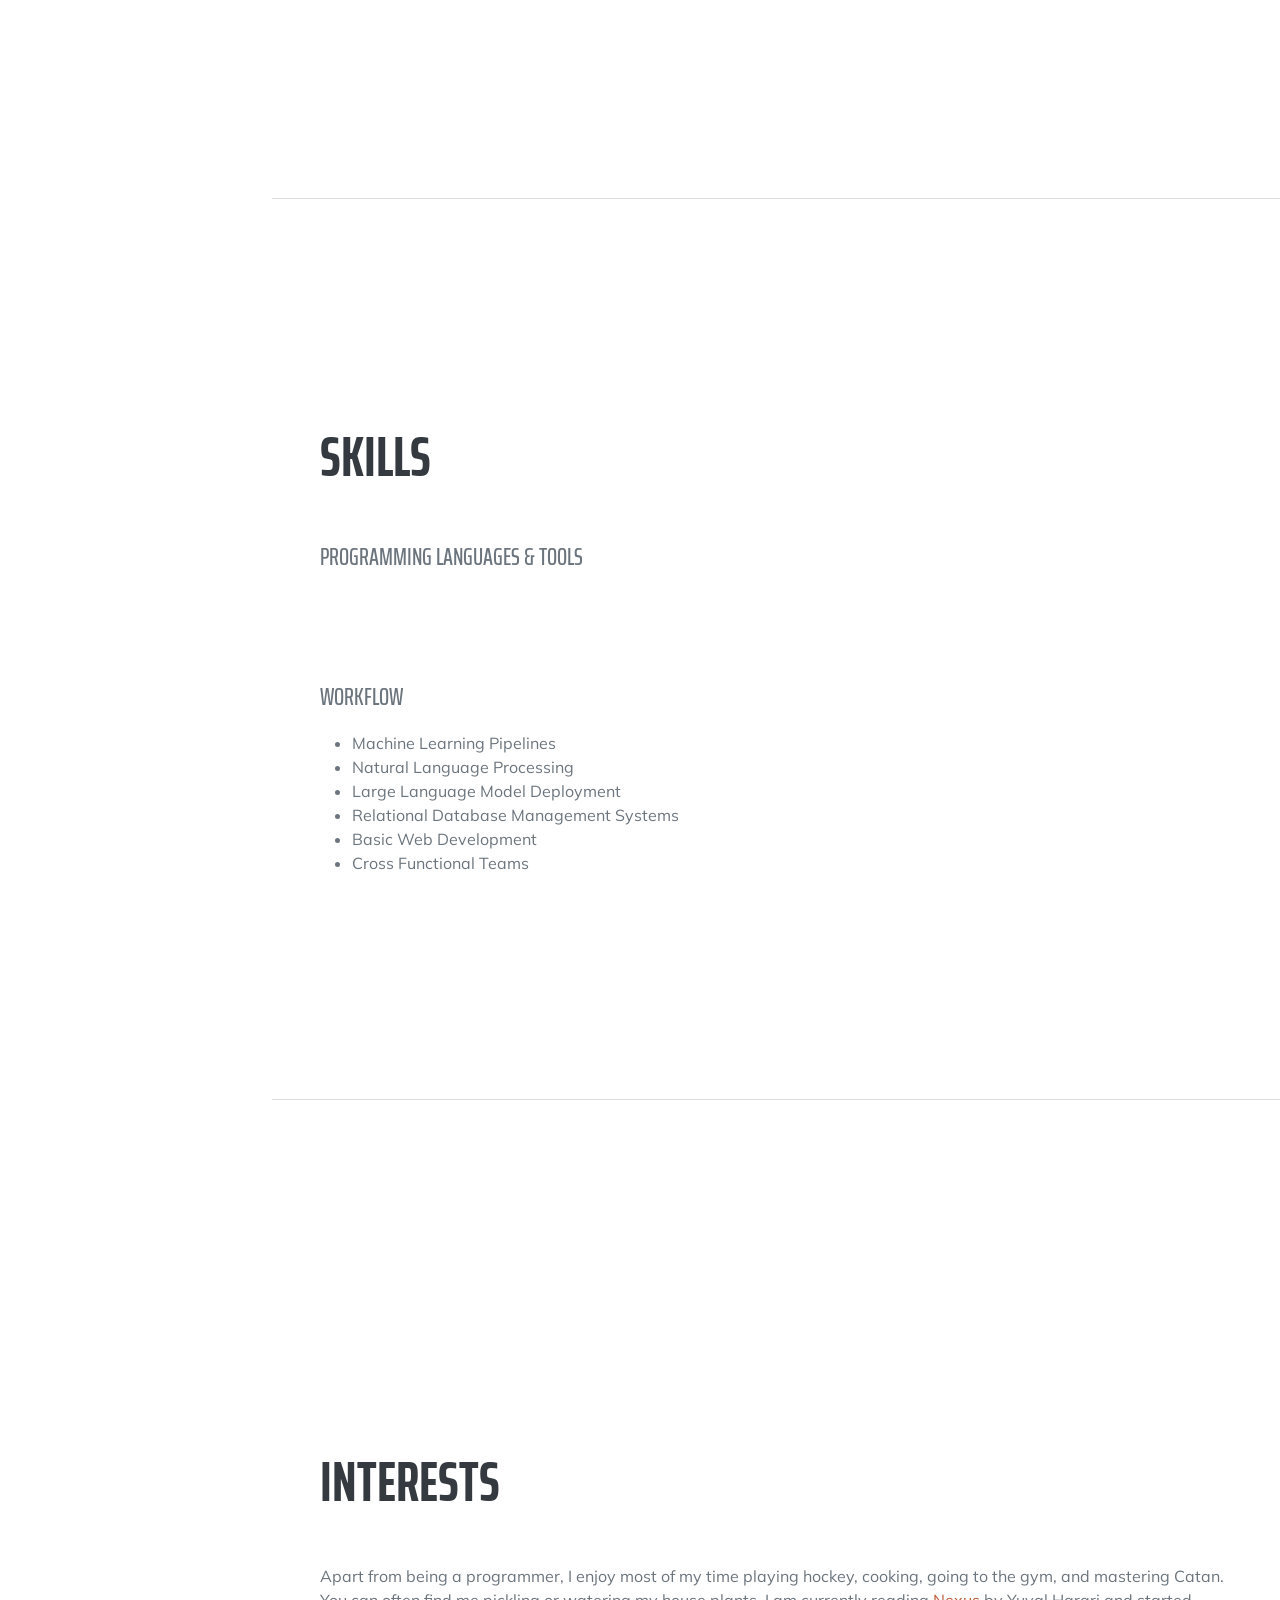
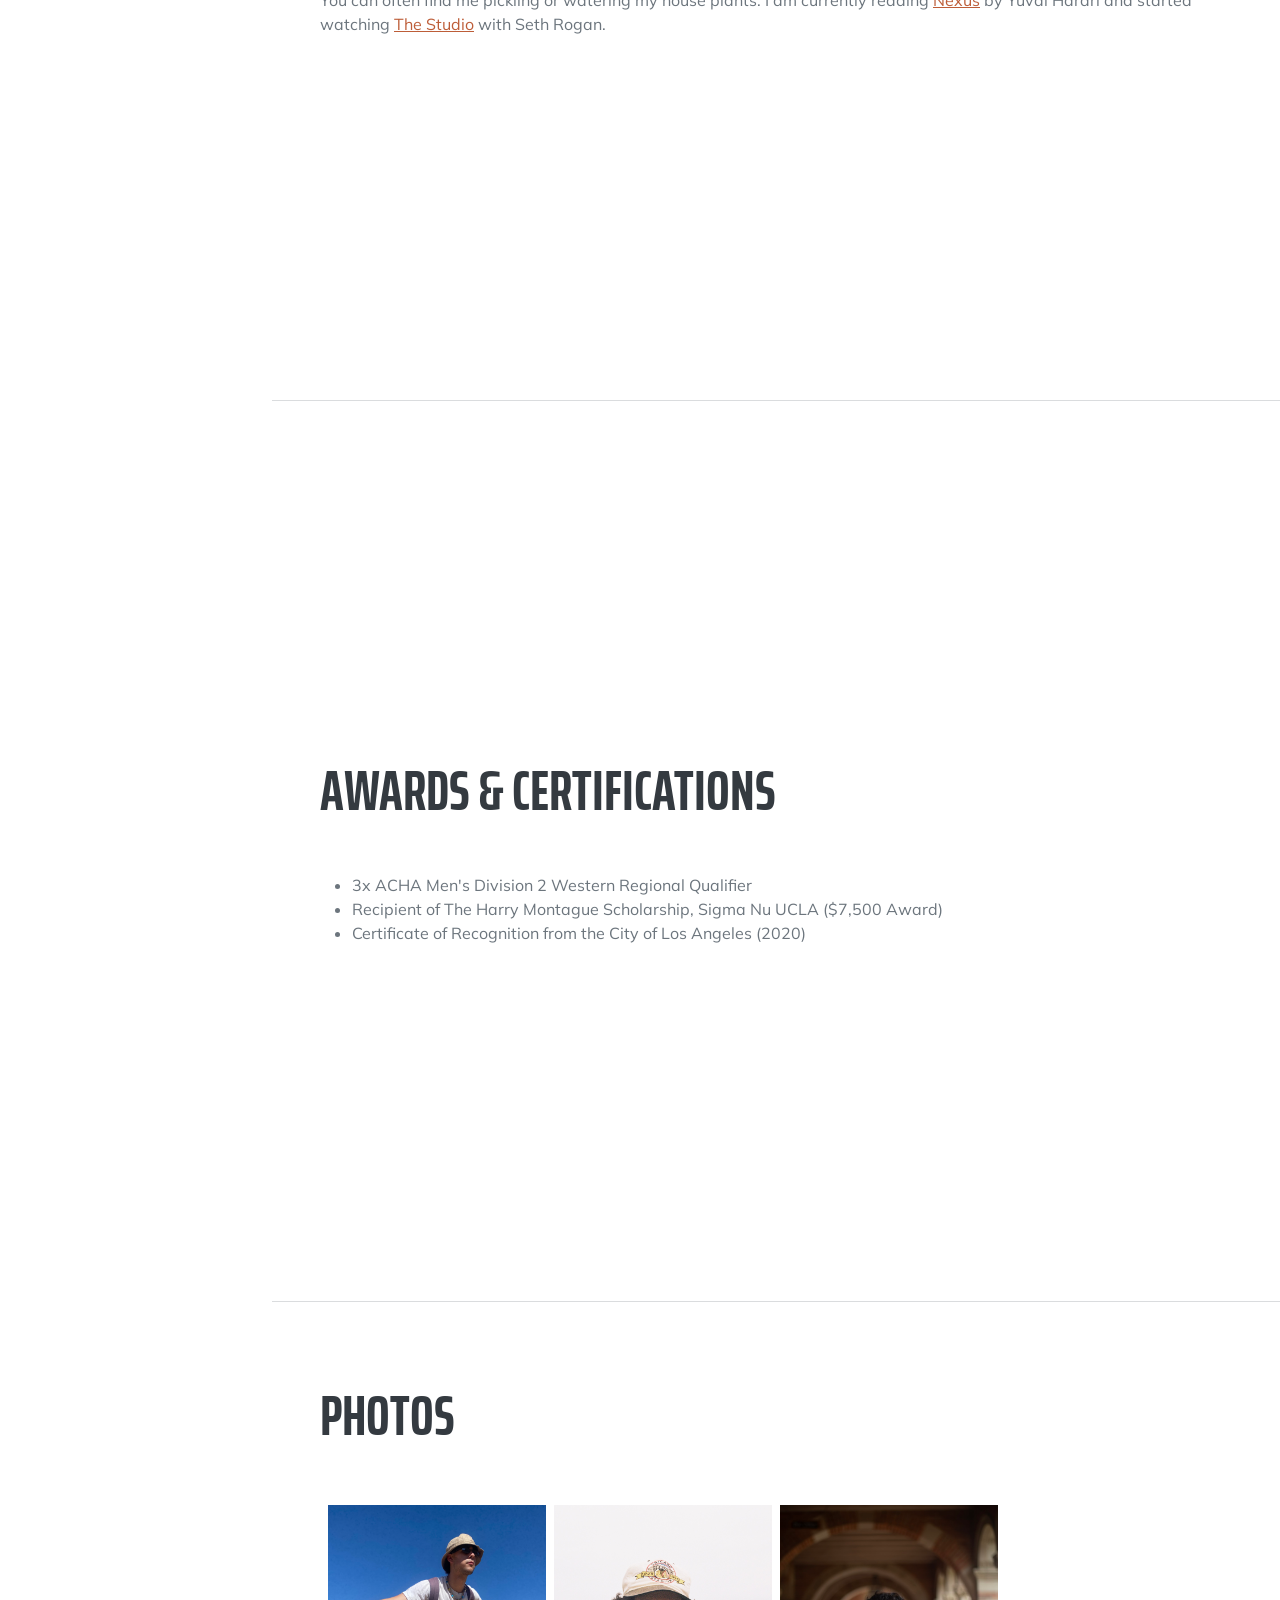
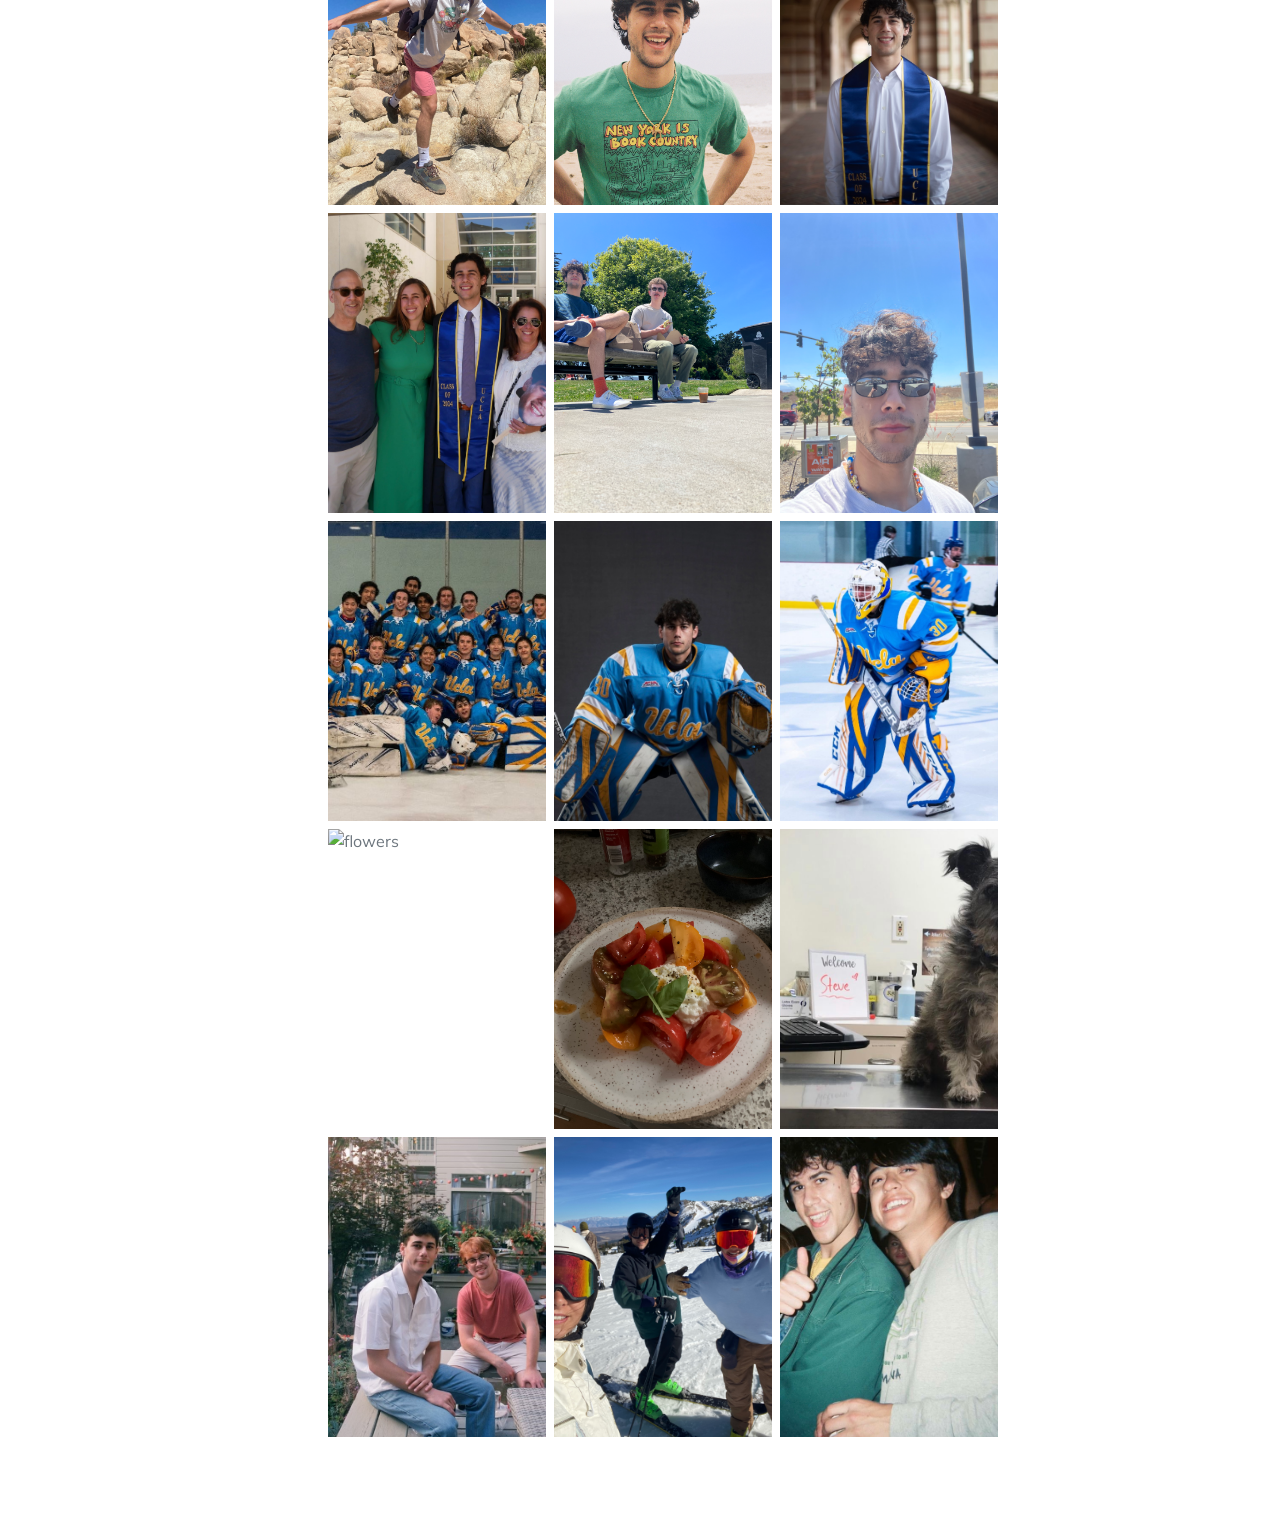
==== commit a49f7905: "uddate part 2" ====
--- a/index.html
+++ b/index.html
@@ -48,7 +48,7 @@
                          Field Product Engineer · San Francisco, CA · (475) 290-0252 ·
                         <a href="mailto:jkovinsky@gmail.com">jkovinsky@gmail.com</a>
                     </div>
-                    <p class="lead mb-5">Recent graduate from UCLA with a B.S. in Cognitive Science & Computing and a minor in Data Science Engineering. I am currently a Field Product Engineer at <a href="https://withpersona.com/?utm_term=persona&utm_campaign=RP_Search_Brand_US_CA_UK&utm_source=google&utm_medium=ppc&utm_content=710836266667&hsa_acc=5817921572&hsa_cam=21625765091&hsa_grp=166502542276&hsa_ad=710836266667&hsa_src=g&hsa_tgt=kwd-12277670&hsa_kw=persona&hsa_mt=b&hsa_net=adwords&hsa_ver=3&gad_source=1&gclid=Cj0KCQjwna6_BhCbARIsALId2Z3NSqgbnpoS4i2M69KAebfmXGpA2MW7Gfs8u4EuMkNuFA9f-nsn3xgaAq79EALw_wcB">Persona</a>.
+                    <p class="lead mb-5">Graduate from UCLA with a B.S. in Cognitive Science & Computing and a minor in Data Science Engineering. I am currently a Field Product Engineer at <a href="https://withpersona.com/?utm_term=persona&utm_campaign=RP_Search_Brand_US_CA_UK&utm_source=google&utm_medium=ppc&utm_content=710836266667&hsa_acc=5817921572&hsa_cam=21625765091&hsa_grp=166502542276&hsa_ad=710836266667&hsa_src=g&hsa_tgt=kwd-12277670&hsa_kw=persona&hsa_mt=b&hsa_net=adwords&hsa_ver=3&gad_source=1&gclid=Cj0KCQjwna6_BhCbARIsALId2Z3NSqgbnpoS4i2M69KAebfmXGpA2MW7Gfs8u4EuMkNuFA9f-nsn3xgaAq79EALw_wcB">Persona</a>.
                     </p>
                     <div class="social-icons">
                         <a class="social-icon" href="https://www.linkedin.com/in/jake-kovinsky/"><i class="fab fa-linkedin-in"></i></a>
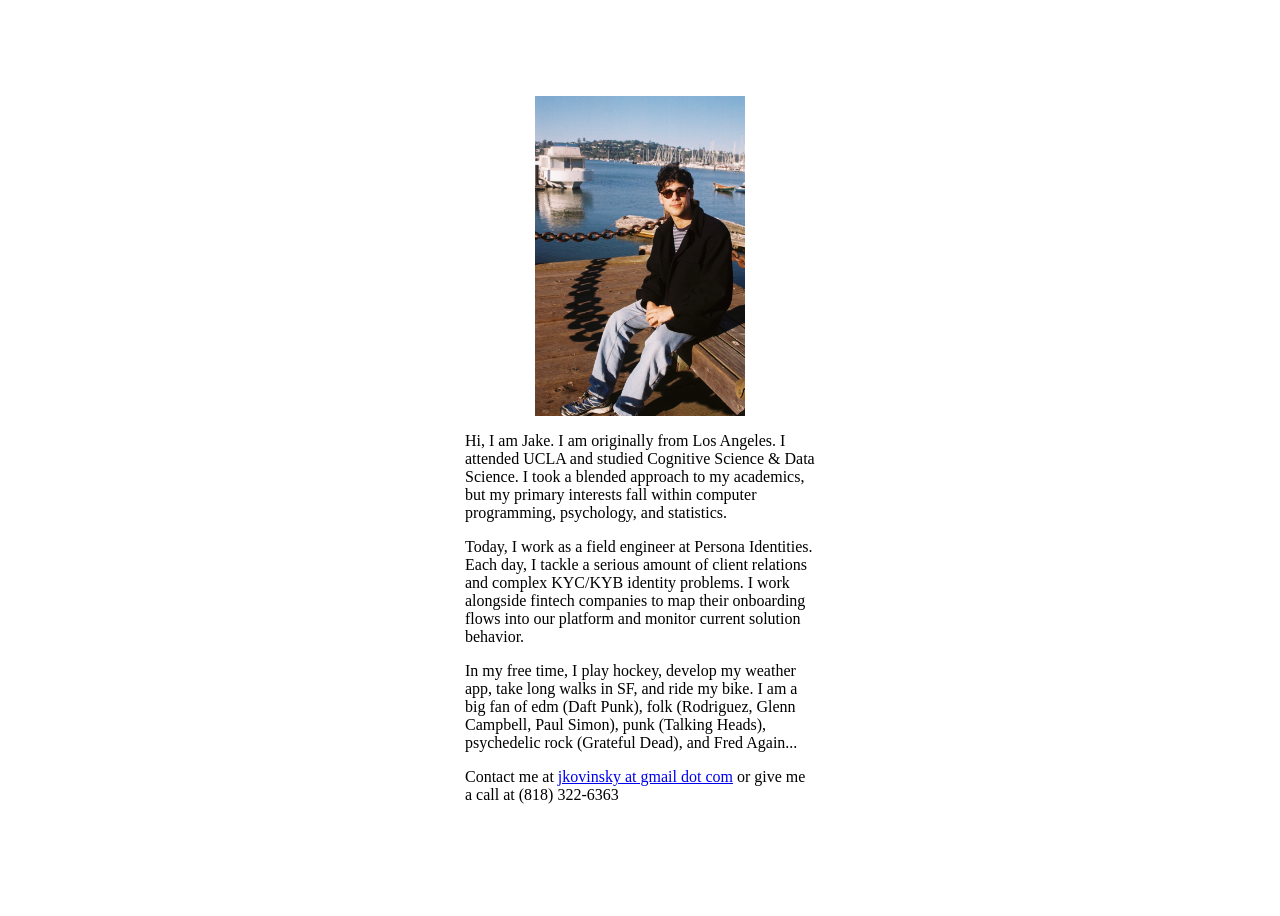
==== commit 451f0bed: "hehe" ====
--- a/index.html
+++ b/index.html
@@ -1,294 +1,38 @@
-<!DOCTYPE html>
-<html lang="en">
-    <head>
-        <meta charset="utf-8" />
-        <meta name="viewport" content="width=device-width, initial-scale=1, shrink-to-fit=no" />
-        <meta name="description" content="" />
-        <meta name="author" content="" />
-        <title>Jake Kovinsky</title>
-        <link rel="icon" type="image/x-icon" href="assets/img/favicon.ico" />
-        <!-- Font Awesome icons (free version)-->
-        <script src="https://use.fontawesome.com/releases/v6.3.0/js/all.js" crossorigin="anonymous"></script>
-        <!-- Google fonts-->
-        <link href="https://fonts.googleapis.com/css?family=Saira+Extra+Condensed:500,700" rel="stylesheet" type="text/css" />
-        <link href="https://fonts.googleapis.com/css?family=Muli:400,400i,800,800i" rel="stylesheet" type="text/css" />
-        <!-- Core theme CSS (includes Bootstrap)-->
-        <link href="css/styles.css" rel="stylesheet" />
-    </head>
-    <body id="page-top">
-        <!-- Navigation-->
-        <nav class="navbar navbar-expand-lg navbar-dark bg-primary fixed-top" id="sideNav">
-            <a class="navbar-brand js-scroll-trigger" href="#page-top">
-                <span class="d-block d-lg-none">Jake Kovinsky</span>
-                <span class="d-none d-lg-block"><img class="img-fluid img-profile rounded-circle mx-auto mb-2" src="assets/img/profile.jpg" alt="..." /></span>
-            </a>
-            <button class="navbar-toggler" type="button" data-bs-toggle="collapse" data-bs-target="#navbarResponsive" aria-controls="navbarResponsive" aria-expanded="false" aria-label="Toggle navigation"><span class="navbar-toggler-icon"></span></button>
-            <div class="collapse navbar-collapse" id="navbarResponsive">
-                <ul class="navbar-nav">
-                    <li class="nav-item"><a class="nav-link js-scroll-trigger" href="#about">About</a></li>
-                    <li class="nav-item"><a class="nav-link js-scroll-trigger" href="#experience">Experience</a></li>
-                    <li class="nav-item"><a class="nav-link js-scroll-trigger" href="#education">Education</a></li>
-                    <li class="nav-item"><a class="nav-link js-scroll-trigger" href="#skills">Skills</a></li>
-                    <li class="nav-item"><a class="nav-link js-scroll-trigger" href="#interests">Interests</a></li>
-                    <li class="nav-item"><a class="nav-link js-scroll-trigger" href="#awards">Awards</a></li>
-                    <li class="nav-item"><a class="nav-link js-scroll-trigger" href="#photos">Photos</a></li>
-                </ul>
-            </div>
-        </nav>
-        <!-- Page Content-->
-        <div class="container-fluid p-0">
-            <!-- About-->
-            <section class="resume-section" id="about">
-                <div class="resume-section-content">
-                    <h1 class="mb-0">
-                        Jake
-                        <span class="text-primary">Kovinsky</span>
-                    </h1>
-                    <div class="subheading mb-5">
-                         Field Product Engineer · San Francisco, CA · (475) 290-0252 ·
-                        <a href="mailto:jkovinsky@gmail.com">jkovinsky@gmail.com</a>
-                    </div>
-                    <p class="lead mb-5">Graduate from UCLA with a B.S. in Cognitive Science & Computing and a minor in Data Science Engineering. I am currently a Field Product Engineer at <a href="https://withpersona.com/?utm_term=persona&utm_campaign=RP_Search_Brand_US_CA_UK&utm_source=google&utm_medium=ppc&utm_content=710836266667&hsa_acc=5817921572&hsa_cam=21625765091&hsa_grp=166502542276&hsa_ad=710836266667&hsa_src=g&hsa_tgt=kwd-12277670&hsa_kw=persona&hsa_mt=b&hsa_net=adwords&hsa_ver=3&gad_source=1&gclid=Cj0KCQjwna6_BhCbARIsALId2Z3NSqgbnpoS4i2M69KAebfmXGpA2MW7Gfs8u4EuMkNuFA9f-nsn3xgaAq79EALw_wcB">Persona</a>.
-                    </p>
-                    <div class="social-icons">
-                        <a class="social-icon" href="https://www.linkedin.com/in/jake-kovinsky/"><i class="fab fa-linkedin-in"></i></a>
-                        <a class="social-icon" href="https://github.com/jkovinsky"><i class="fab fa-github"></i></a>
-                        <a class="social-icon" href="https://open.spotify.com/user/jkovinsky-us?si=8d09283bf09843b4"><i class="fab fa-spotify"></i></a>
-                        <a class="social-icon" href="files/Jake-Kovinsky_Resume.pdf" download><i class="fa fa-file"></i></a>
-                        <!--<a class="social-icon" href="#!"><i class="fab fa-twitter"></i></a> 
-                        <a class="social-icon" href="#!"><i class="fab fa-facebook-f"></i></a> -->
-                    </div>
-                </div>
-            </section>
-            <hr class="m-0" />
-            <!-- Experience-->
-            <section class="resume-section" id="experience">
-                <div class="resume-section-content">
-                    <h2 class="mb-5">Experience</h2>
-                    <div class="d-flex flex-column flex-md-row justify-content-between mb-5">
-                        <div class="flex-grow-1">
-                            <h3 class="mb-0">Field Product Engineer</h3>
-                            <div class="subheading mb-3">Persona</div>
-                            <p>Specializing in FinTech identity solutions</p>
-                        </div>
-                        <div class="flex-shrink-0"><span class="text-primary">April 2025 - Present</span></div>
-                    </div>
-                    <div class="d-flex flex-column flex-md-row justify-content-between mb-5">
-                        <div class="flex-grow-1">
-                            <h3 class="mb-0">Developer</h3>
-                            <div class="subheading mb-3">menunomics</div>
-                            <p>Developed and deployed data processing and NLP solutions, LLM agents, and machine learning pipelines to extract, classify, and restructure menu data for 65,000+ items across 1000+ restaurants.
-                                Working with 2 others to build a national database of restaurant items and prices!
-                            </p>
-                        </div>
-                        <div class="flex-shrink-0"><span class="text-primary">October 2024 - Present</span></div>
-                    </div>
-                    <div class="d-flex flex-column flex-md-row justify-content-between mb-5">
-                        <div class="flex-grow-1">
-                            <h3 class="mb-0">Senior Assistant Desktop Support Analyst</h3>
-                            <div class="subheading mb-3">UCLA Information Technology Services</div>
-                            <p>Resolved hardware/software issues for UCLA employees, managed account deactivations and hardware returns, and updated technical documentation to streamline onboarding and improve team efficiency.</p>
-                        </div>
-                        <div class="flex-shrink-0"><span class="text-primary">March 2021 - June 2024</span></div>
-                    </div>
-                    <div class="d-flex flex-column flex-md-row justify-content-between mb-5">
-                        <div class="flex-grow-1">
-                            <h3 class="mb-0">Research Assistant</h3>
-                            <div class="subheading mb-3">Adept AI</div>
-                            <p>Supported data collection and validation processes, ensuring high-quality training data for model improvement using internal developer tools.</p>
-                        </div>
-                        <div class="flex-shrink-0"><span class="text-primary">June 2023 - September 2023</span></div>
-                    </div>
-                    <div class="d-flex flex-column flex-md-row justify-content-between">
-                        <div class="flex-grow-1">
-                            <h3 class="mb-0">Stack Developer</h3>
-                            <div class="subheading mb-3">The Stack - Daily Bruin</div>
-                            <p>Co-authored a report on COVID-19's impact on UCLA research funding, created interactive visualizations, and consolidated diverse funding data into a unified dataset.</p>
-                        </div>
-                        <div class="flex-shrink-0"><span class="text-primary">October 2022 - December 2022</span></div>
-                    </div>
-                    <div class="d-flex flex-column flex-md-row justify-content-between">
-                        <div class="flex-grow-1">
-                            <h3 class="mb-0">Research Assistant</h3>
-                            <div class="subheading mb-3">The Hebrew University of Jerusalem, School of Education and Psychology</div>
-                            <p>Automated data cleaning for psychometric analysis, organized research data for publication, and edited papers for APA compliance in career decision-making research for Psychologist Itamar Gati.</p>
-                        </div>
-                        <div class="flex-shrink-0"><span class="text-primary">June 2022 - August 2022</span></div>
-                    </div>
-                    <div class="d-flex flex-column flex-md-row justify-content-between">
-                        <div class="flex-grow-1">
-                            <h3 class="mb-0">Data Analyst</h3>
-                            <div class="subheading mb-3">End Overdose</div>
-                            <p>Cleaned and analyzed national survey data, led data visualization to unserstand respondent demographics, and developed a logistic regression model to predict overdoses.</p>
-                        </div>
-                        <div class="flex-shrink-0"><span class="text-primary">April 2022 - July 2022</span></div>
-                    </div>
-                </div>
-            </section>
-            <hr class="m-0" />
-            <!-- Education-->
-            <section class="resume-section" id="education">
-                <div class="resume-section-content">
-                    <h2 class="mb-5">Education</h2>
-                    <div class="d-flex flex-column flex-md-row justify-content-between mb-5">
-                        <div class="flex-grow-1">
-                            <h3 class="mb-0">University of California, Los Angeles</h3>
-                            <div class="subheading mb-3">Bachelor of Science</div>
-                            <div>Cognitive Science & Computing, Minor in Data Science Engineering</div>
-                            <p>Coursework: Machine Learning, Data Science, Laboratory: Theory and Simulation, Probability, Statistics, Advanced Programming (C++)</p>
-                        </div>
-                        <div class="flex-shrink-0"><span class="text-primary">September 2020 - June 2024</span></div>
-                    </div>
-                    <div class="d-flex flex-column flex-md-row justify-content-between">
-                        <div class="flex-grow-1">
-                            <h3 class="mb-0">Notre Dame High School (Sherman Oaks)</h3>
-                        </div>
-                        <div class="flex-shrink-0"><span class="text-primary">August 2018 - June 2020</span></div>
-                    </div>
-                </div>
-            </section>
-            <hr class="m-0" />
-            <!-- Skills-->
-            <section class="resume-section" id="skills">
-                <div class="resume-section-content">
-                    <h2 class="mb-5">Skills</h2>
-                    <div class="subheading mb-3">Programming Languages & Tools</div>
-                    <ul class="list-inline dev-icons">
-                        <li class="list-inline-item"><i class="fab fa-python"></i></li>
-                        <li class="list-inline-item"><i class="fab fa-git"></i></li>
-                        <li class="list-inline-item"><i class="fab fa-react"></i></i></li>
-                        <li class="list-inline-item"><i class="fab fa-html5"></i></li>
-                        <li class="list-inline-item"><i class="fab fa-js"></i></li>
-                        <li class="list-inline-item"><i class="fab fa-php"></i></li>
-                        <li class="list-inline-item"><i class="fa-solid fa-database"></i></i></li>
-                    </ul>
-                    <div class="subheading mb-3">Workflow</div>
-                    <ul class="fa-ul mb-0">
-                        <li>
-                            <span class="fa-li"><i class="fas fa-check"></i></span>
-                            Machine Learning Pipelines
-                        </li>
-                        <li>
-                            <span class="fa-li"><i class="fas fa-check"></i></span>
-                            Natural Language Processing
-                        </li>
-                        <li>
-                            <span class="fa-li"><i class="fas fa-check"></i></span>
-                            Large Language Model Deployment
-                        </li>
-                        <li>
-                            <span class="fa-li"><i class="fas fa-check"></i></span>
-                            Relational Database Management Systems
-                        </li>
-                        <li>
-                            <span class="fa-li"><i class="fas fa-check"></i></span>
-                            Basic Web Development
-                        </li>
-                        <li>
-                            <span class="fa-li"><i class="fas fa-check"></i></span>
-                            Cross Functional Teams
-                        </li>
-                    </ul>
-                </div>
-            </section>
-            <hr class="m-0" />
-            <!-- Interests-->
-            <section class="resume-section" id="interests">
-                <div class="resume-section-content">
-                    <h2 class="mb-5">Interests</h2>
-                    <p>Apart from being a programmer, I enjoy most of my time playing hockey, cooking, going to the gym, and mastering Catan.
-                    You can often find me pickling or watering my house plants. I am currently reading <a href="https://www.amazon.com/Nexus-Brief-History-Information-Networks/dp/059373422X">Nexus</a> by Yuval Harari and 
-                    started watching <a href="https://en.wikipedia.org/wiki/The_Studio_(TV_series)">The Studio</a> with Seth Rogan.</p>
-                </div>
-            </section>
-            <hr class="m-0" />
-            <!-- Awards-->
-            <section class="resume-section" id="awards">
-                <div class="resume-section-content">
-                    <h2 class="mb-5">Awards & Certifications</h2>
-                    <ul class="fa-ul mb-0">
-                        <li>
-                            <span class="fa-li"><i class="fas fa-trophy text-warning"></i></span>
-                            3x ACHA Men's Division 2 Western Regional Qualifier
-                        </li>
-                        <li>
-                            <span class="fa-li"><i class="fas fa-trophy text-warning"></i></span>
-                            Recipient of The Harry Montague Scholarship, Sigma Nu UCLA ($7,500 Award)
-                        </li>
-                        <li>
-                            <span class="fa-li"><i class="fas fa-trophy text-warning"></i></span>
-                            Certificate of Recognition from the City of Los Angeles (2020)
-                        </li>
-                    </ul>
-                </div>
-            </section>
-
-            <hr class="m-0" />
-            <!-- Photos-->
-            <section class="resume-section" id="photos">
-                <div class="resume-section-content">
-                    <h2 class="mb-5">Photos</h2>
-                    <div class="row-tile">
-                        <div class="column-tile">
-                          <img src="assets/img/adventure.jpg" alt="climbing" class="img-tile">
-                        </div>
-                        <div class="column-tile">
-                          <img src="assets/img/beach_time.jpg" alt="beach" class="img-tile">
-                        </div>
-                        <div class="column-tile">
-                          <img src="assets/img/grad1.jpg" alt="graduation" class="img-tile">
-                        </div>
-                    </div>
-                    <div class="row-tile">
-                        <div class="column-tile">
-                          <img src="assets/img/family.jpeg" alt="family" class="img-tile"> 
-                        </div>
-                        <div class="column-tile">
-                          <img src="assets/img/dexter.jpg" alt="dexter" class="img-tile">
-                        </div>
-                        <div class="column-tile">
-                          <img src="assets/img/coolguy.jpg" alt="face" class="img-tile">
-                        </div>
-                    </div>
-                    <div class="row-tile">
-                        <div class="column-tile">
-                          <img src="assets/img/team.jpg" alt="team" class="img-tile">
-                        </div>
-                        <div class="column-tile">
-                          <img src="assets/img/goalie.jpg" alt="goalie1" class="img-tile">
-                        </div>
-                        <div class="column-tile">
-                          <img src="assets/img/goalie2.jpg" alt="goalie2" class="img-tile">
-                        </div>
-                    </div>
-                    <div class="row-tile">
-                        <div class="column-tile">
-                          <img src="assets/img/flowers.jpg" alt="flowers" class="img-tile">
-                        </div>
-                        <div class="column-tile">
-                            <img src="assets/img/tomato.jpg" alt="tomato" class="img-tile">
-                        </div>
-                        <div class="column-tile">
-                            <img src="assets/img/steve.jpg" alt="steve" class="img-tile">
-                        </div>
-                    </div>
-                    <div class="row-tile">
-                        <div class="column-tile">
-                          <img src="assets/img/frank.jpg" alt="frank" class="img-tile">
-                        </div>
-                        <div class="column-tile">
-                            <img src="assets/img/ski.jpg" alt="tomato" class="img-tile">
-                        </div>
-                        <div class="column-tile">
-                            <img src="assets/img/josh.jpeg" alt="tomato" class="img-tile">
-                        </div>
-                    </div>
-                </div>
-            </section>
-        </div>
-        <!-- Bootstrap core JS-->
-        <script src="https://cdn.jsdelivr.net/npm/bootstrap@5.2.3/dist/js/bootstrap.bundle.min.js"></script>
-        <!-- Core theme JS-->
-        <script src="js/scripts.js"></script>
-    </body>
+<!doctype html>
+<html>
+  <head>
+    <link rel="stylesheet" href="css/style.css" />
+    <title>Jake Kovinsky</title>
+  </head>
+  <body>
+    <div class="center-container">
+      <div style="width: 350px">
+        <img src="assets/img/profile.jpg" alt="Profile Image" />
+        <p>
+          Hi, I am Jake. I am originally from Los Angeles. I attended UCLA and
+          studied Cognitive Science & Data Science. I took a blended approach to
+          my academics, but my primary interests fall within computer
+          programming, psychology, and statistics.
+        </p>
+        <p>
+          Today, I work as a field engineer at Persona Identities. Each day, I
+          tackle a serious amount of client relations and complex KYC/KYB
+          identity problems. I work alongside fintech companies to map their
+          onboarding flows into our platform and monitor current solution
+          behavior.
+        </p>
+        <p>
+          In my free time, I play hockey, develop my weather app, take long
+          walks in SF, and ride my bike. I am a big fan of edm (Daft Punk), folk
+          (Rodriguez, Glenn Campbell, Paul Simon), punk (Talking Heads),
+          psychedelic rock (Grateful Dead), and Fred Again...
+        </p>
+        <p>
+          Contact me at
+          <a href="mailto:jkovinsky@gmail.com">jkovinsky at gmail dot com</a>
+          or give me a call at (818) 322-6363
+        </p>
+      </div>
+    </div>
+  </body>
 </html>
--- a/css/style.css
+++ b/css/style.css
@@ -0,0 +1,12 @@
+img {
+  max-width: 60%; 
+  height: auto;     
+  display: block;
+  margin: 0 auto;
+}
+.center-container {
+  display: flex;
+  justify-content: center;
+  align-items: center;     
+  height: 100vh;          
+}
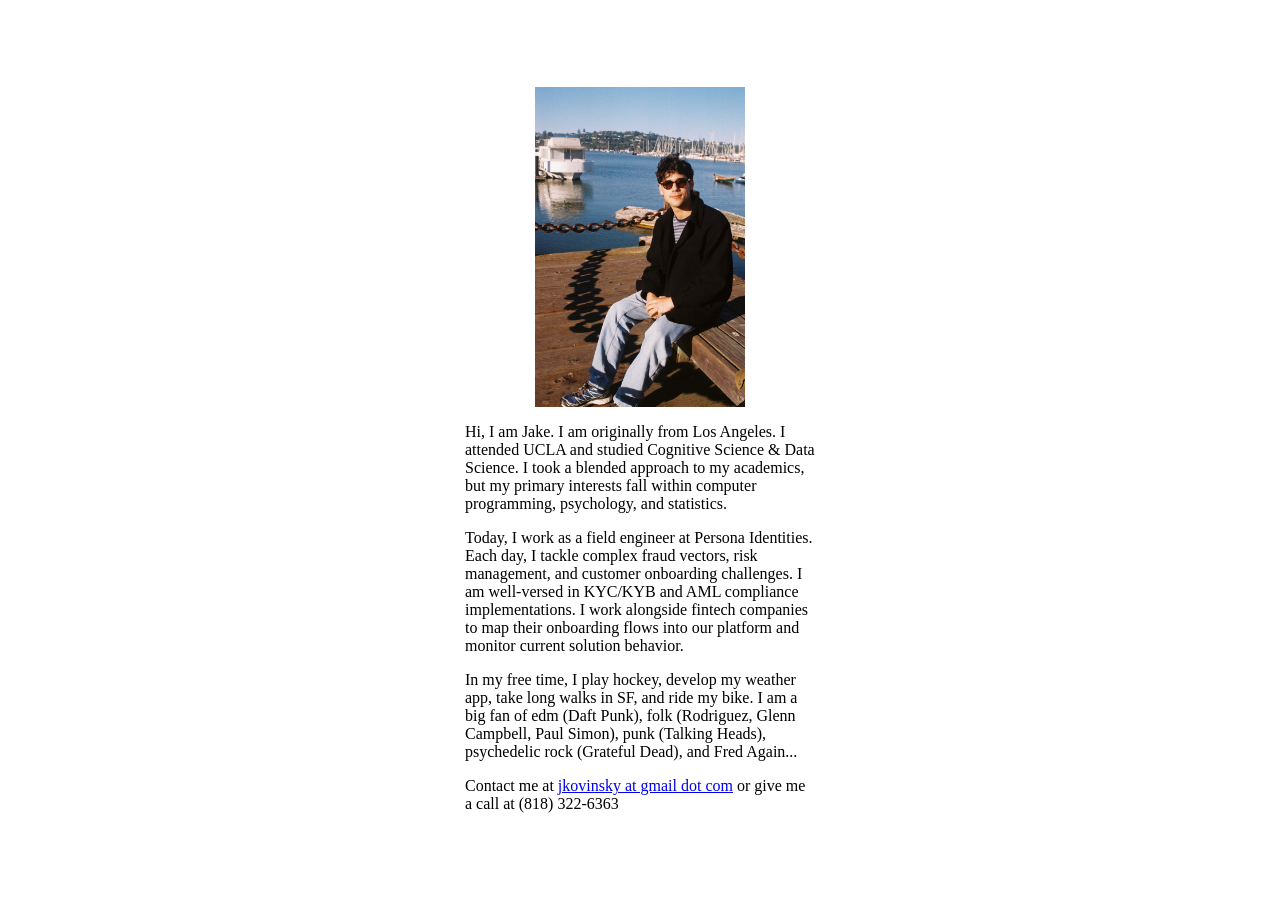
==== commit 61324814: "good night" ====
--- a/index.html
+++ b/index.html
@@ -1,13 +1,14 @@
 <!doctype html>
 <html>
   <head>
+    <meta name="viewport" content="width=device-width, initial-scale=1.0" />
     <link rel="stylesheet" href="css/style.css" />
     <title>Jake Kovinsky</title>
   </head>
   <body>
     <div class="center-container">
       <div style="width: 350px">
-        <img src="assets/img/profile.jpg" alt="Profile Image" />
+        <img src="assets/img/profile_img.jpg" alt="Profile Image" />
         <p>
           Hi, I am Jake. I am originally from Los Angeles. I attended UCLA and
           studied Cognitive Science & Data Science. I took a blended approach to
@@ -16,8 +17,9 @@
         </p>
         <p>
           Today, I work as a field engineer at Persona Identities. Each day, I
-          tackle a serious amount of client relations and complex KYC/KYB
-          identity problems. I work alongside fintech companies to map their
+          tackle complex fraud vectors, risk management, and customer onboarding
+          challenges. I am well-versed in KYC/KYB and AML compliance
+          implementations. I work alongside fintech companies to map their
           onboarding flows into our platform and monitor current solution
           behavior.
         </p>
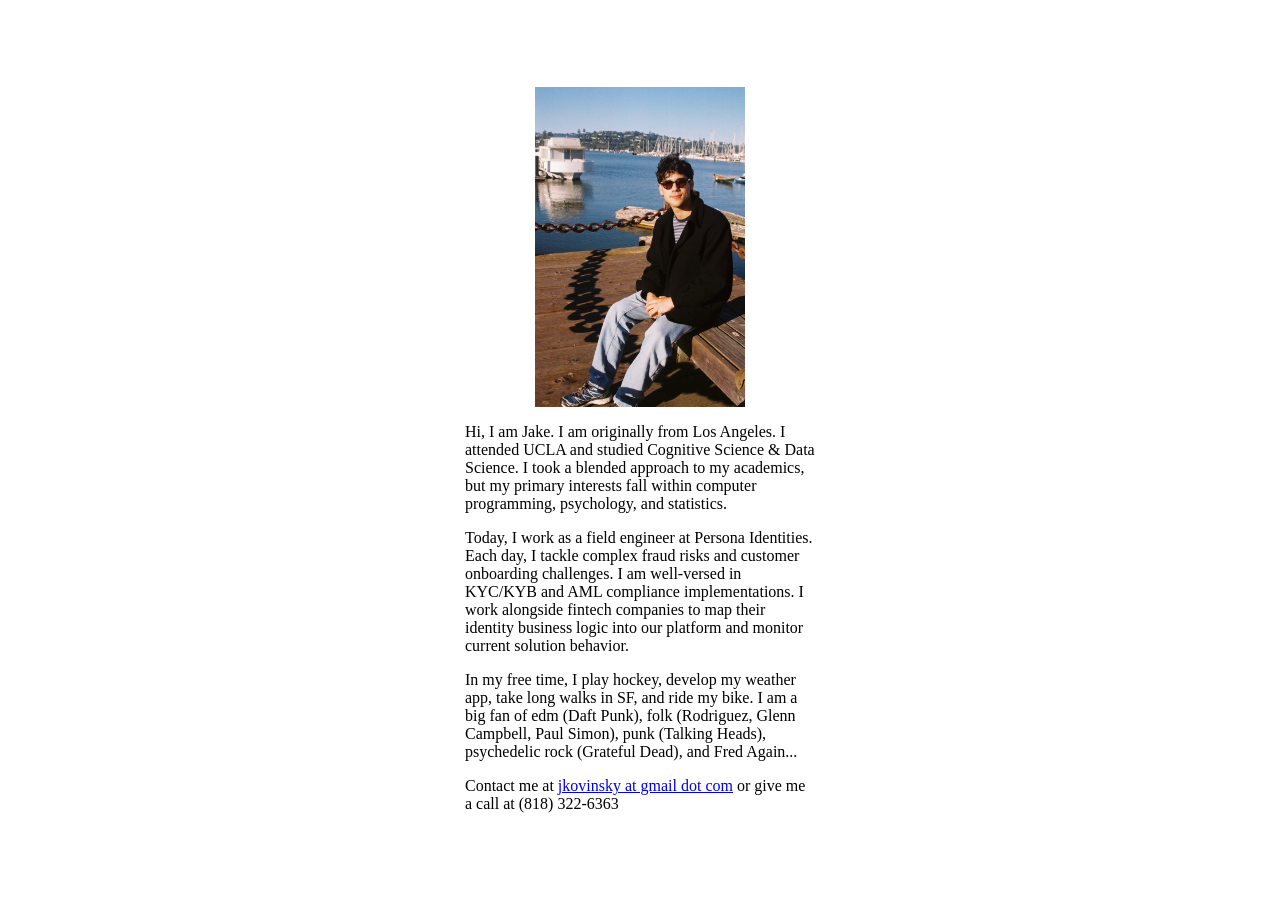
==== commit a383974b: "one more" ====
--- a/index.html
+++ b/index.html
@@ -17,11 +17,10 @@
         </p>
         <p>
           Today, I work as a field engineer at Persona Identities. Each day, I
-          tackle complex fraud vectors, risk management, and customer onboarding
-          challenges. I am well-versed in KYC/KYB and AML compliance
-          implementations. I work alongside fintech companies to map their
-          onboarding flows into our platform and monitor current solution
-          behavior.
+          tackle complex fraud risks and customer onboarding challenges. I am
+          well-versed in KYC/KYB and AML compliance implementations. I work
+          alongside fintech companies to map their identity business logic into
+          our platform and monitor current solution behavior.
         </p>
         <p>
           In my free time, I play hockey, develop my weather app, take long
